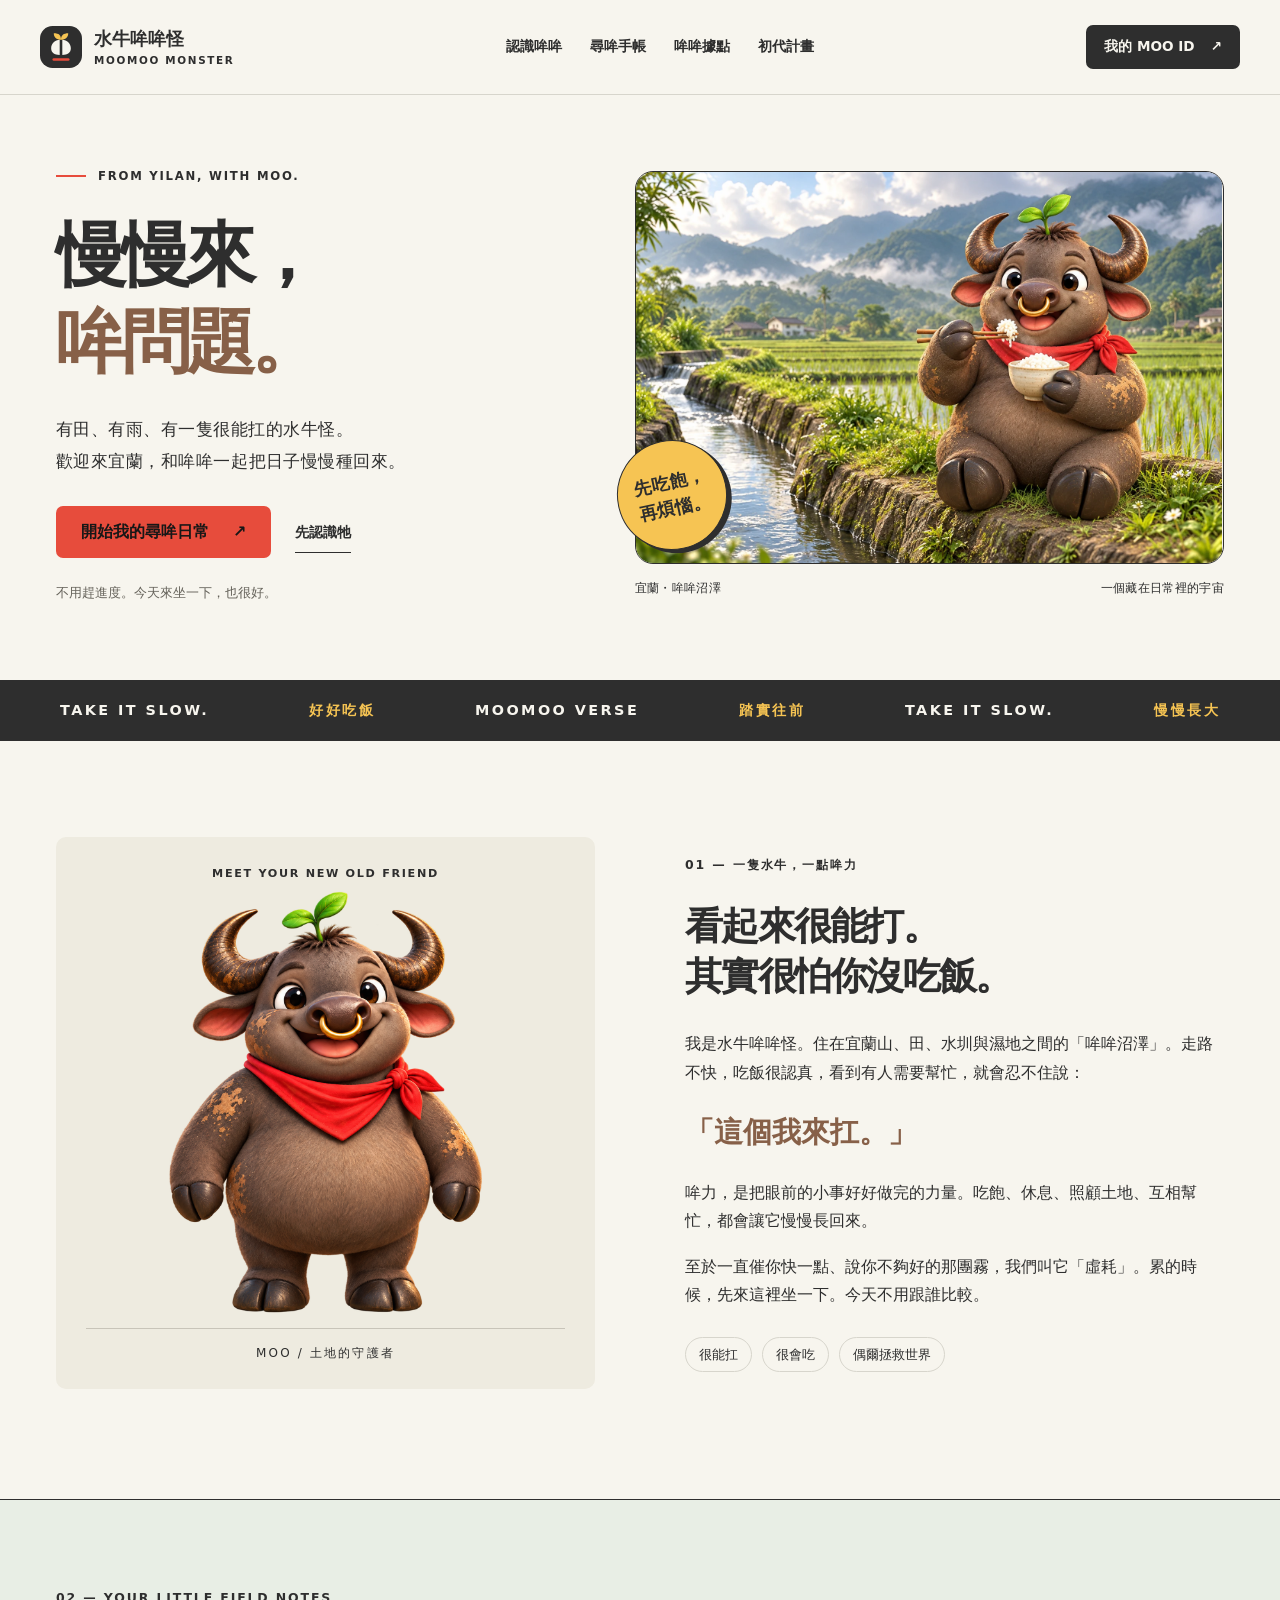
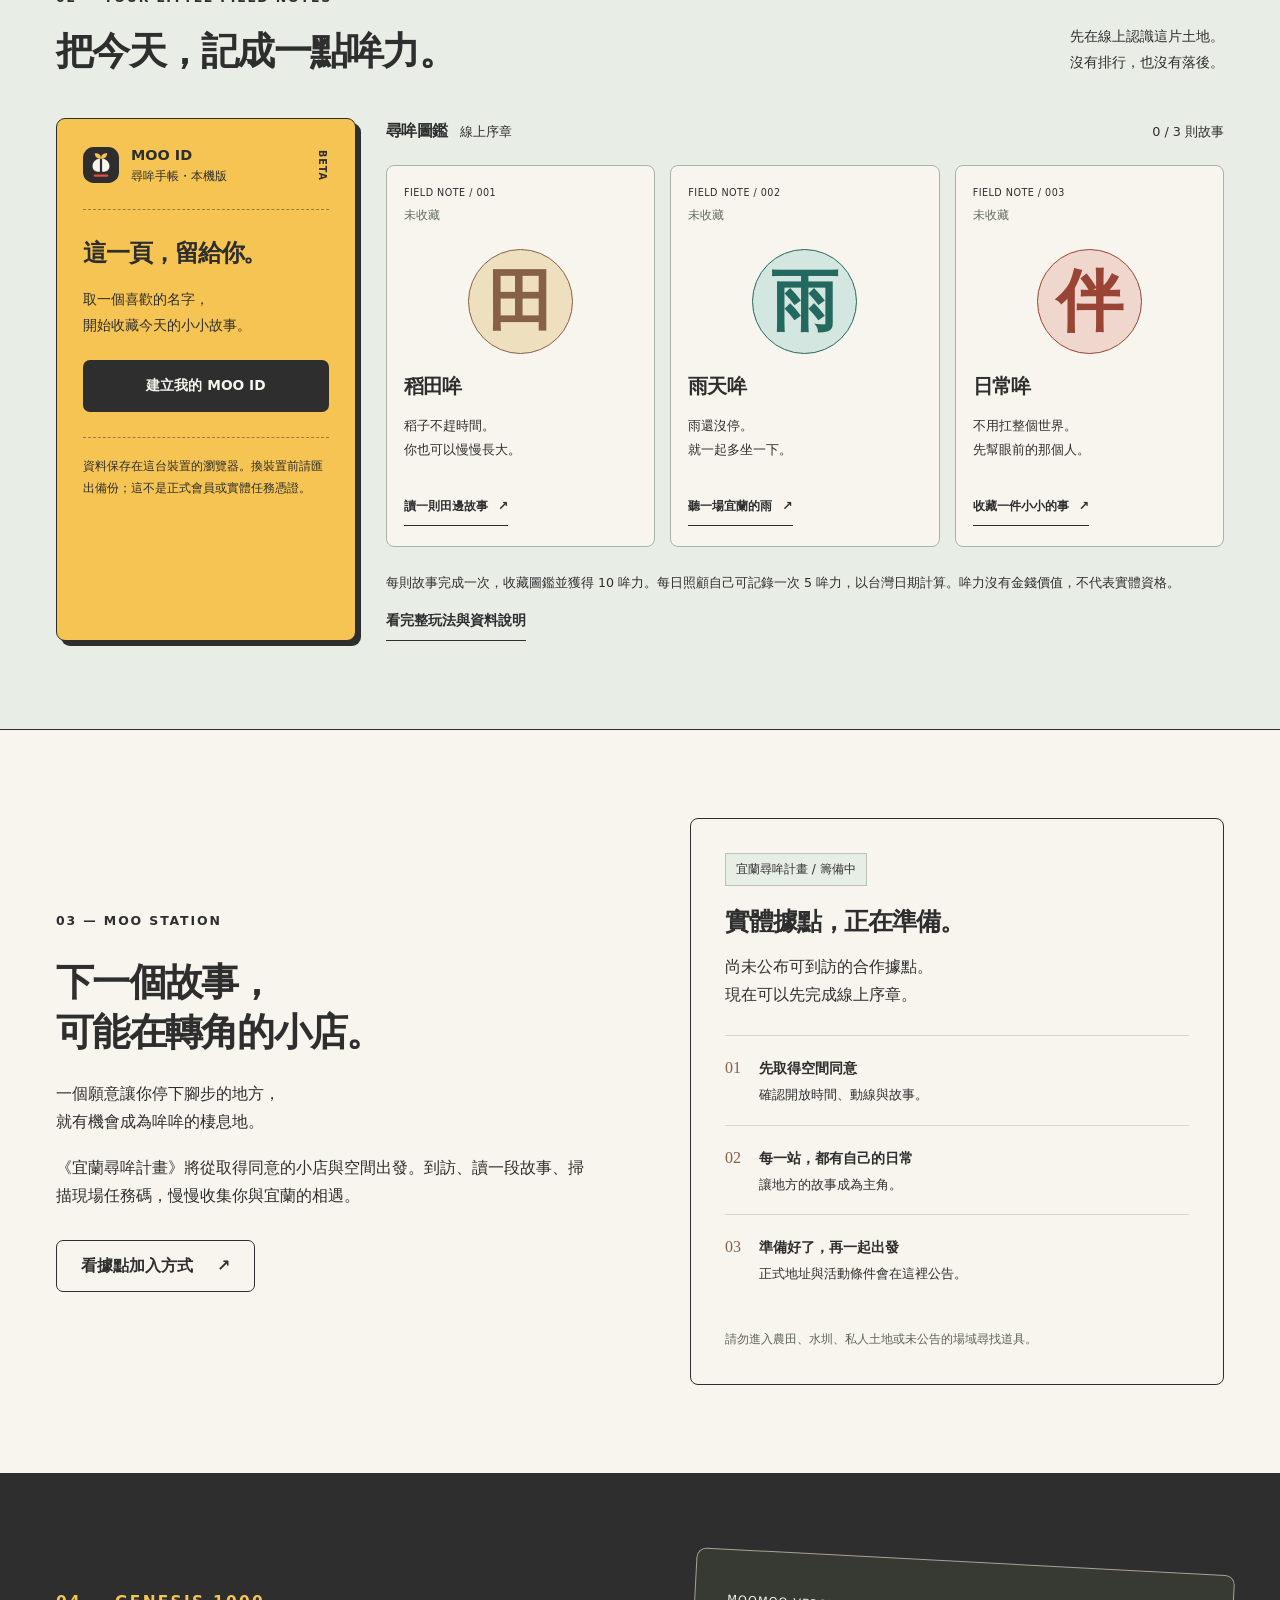
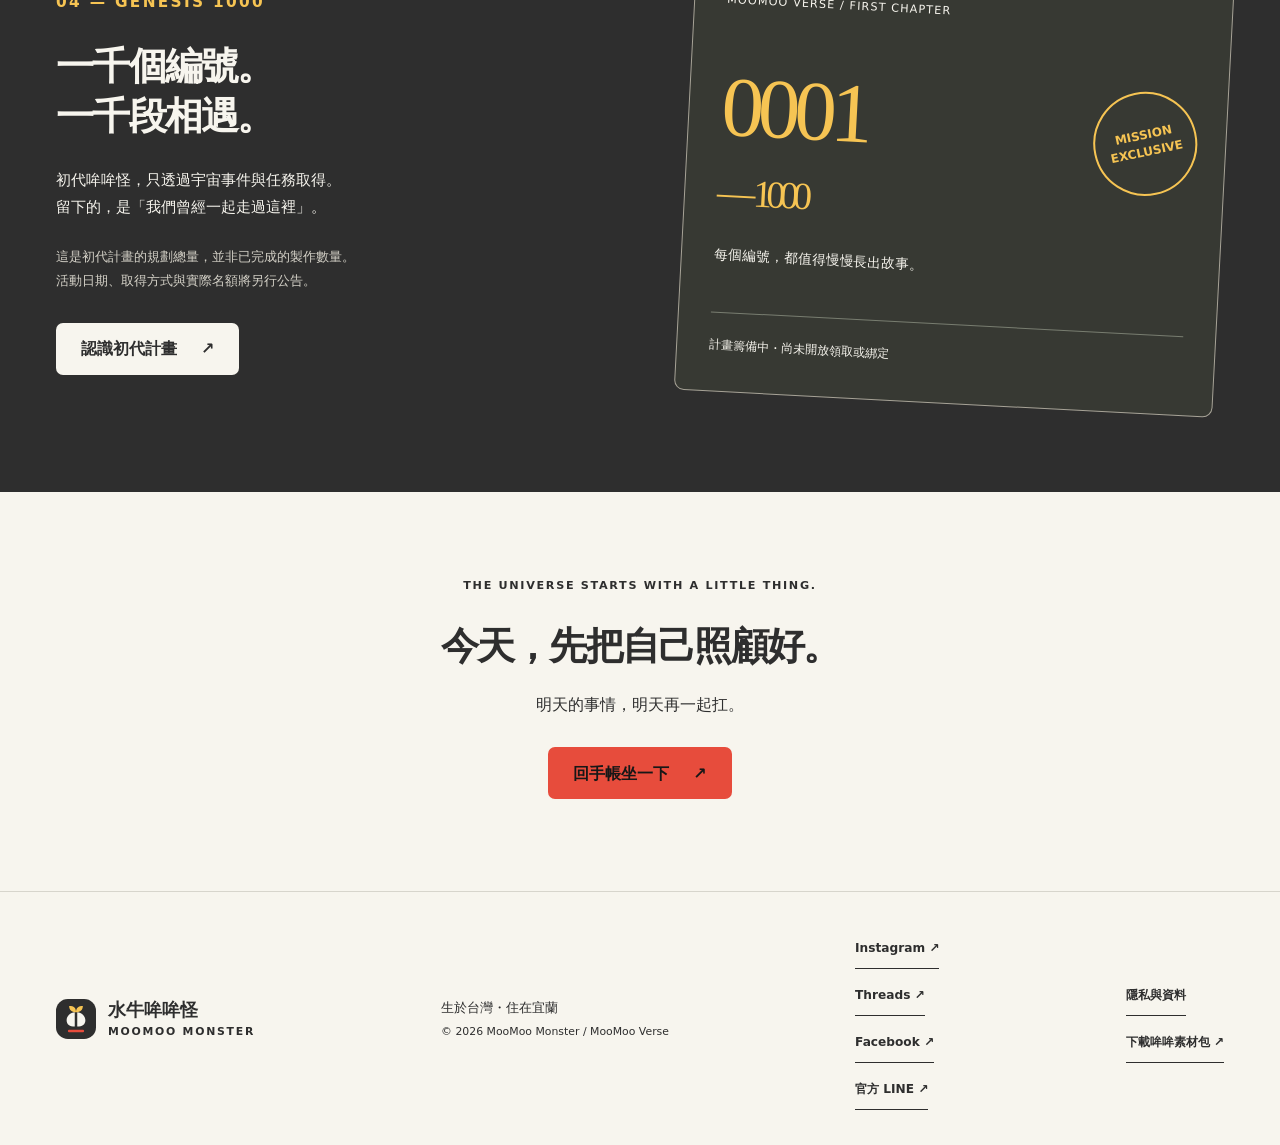
==== moomoo/index.html @ 50df99b0 "Publish MooMoo Verse official site and playable field journal" ====
<!doctype html>
<html lang="zh-Hant">
<head>
  <meta charset="utf-8">
  <meta name="viewport" content="width=device-width,initial-scale=1">
  <meta name="theme-color" content="#F7F5EE">
  <meta name="description" content="住在宜蘭的水牛哞哞怪。很能扛、很會吃、偶爾拯救世界。建立你的尋哞手帳，一起把日子慢慢種回來。慢慢來，哞問題。">
  <meta property="og:title" content="水牛哞哞怪｜慢慢來，哞問題。">
  <meta property="og:description" content="從宜蘭的田、雨與泥巴裡，長出一個陪你好好生活的宇宙。">
  <meta property="og:type" content="website">
  <meta property="og:locale" content="zh_TW">
  <meta property="og:image" content="https://larryveryhandsome.github.io/GPT/moomoo/assets/social-cover.png">
  <meta property="og:image:alt" content="宜蘭水牛哞哞怪，慢慢來，哞問題。">
  <meta property="og:image:width" content="1640">
  <meta property="og:image:height" content="624">
  <link rel="canonical" href="https://larryveryhandsome.github.io/GPT/moomoo/">
  <meta property="og:url" content="https://larryveryhandsome.github.io/GPT/moomoo/">
  <title>水牛哞哞怪 MooMoo Monster｜慢慢來，哞問題。</title>
  <link rel="icon" href="assets/moo-mark.svg" type="image/svg+xml">
  <link rel="manifest" href="manifest.webmanifest">
  <link rel="stylesheet" href="style.css">
  <script type="module" src="app.js"></script>
</head>
<body>
<a class="skip" href="#main">跳到主要內容</a>
<header class="header">
  <a class="brand" href="#home" aria-label="水牛哞哞怪首頁"><img src="assets/moo-mark.svg" width="42" height="42" alt=""><span>水牛哞哞怪<small>MOOMOO MONSTER</small></span></a>
  <nav aria-label="主要導覽"><a href="#about">認識哞哞</a><a href="#journal">尋哞手帳</a><a href="#station">哞哞據點</a><a href="#genesis">初代計畫</a></nav>
  <button class="button small dark" data-profile>我的 MOO ID <span aria-hidden="true">↗</span></button>
</header>
<main id="main">
<section class="hero section" id="home">
  <div class="hero-copy"><p class="eyebrow"><span class="line"></span> FROM YILAN, WITH MOO.</p><h1>慢慢來，<br><span>哞問題。</span></h1><p class="hero-intro">有田、有雨、有一隻很能扛的水牛怪。<br>歡迎來宜蘭，和哞哞一起<br class="mobile-only">把日子慢慢種回來。</p><div class="actions"><a class="button red" href="#journal">開始我的尋哞日常 <span aria-hidden="true">↗</span></a><a class="text-link" href="#about">先認識牠</a></div><p class="hero-foot">不用趕進度。今天來坐一下，也很好。</p></div>
  <figure class="hero-art"><img src="assets/yilan-hero.webp" width="1536" height="1024" fetchpriority="high" alt="戴著紅領巾與金鼻環的水牛哞哞怪，坐在宜蘭稻田水圳旁吃飯，遠方是青山與低雲。"><figcaption><span>宜蘭・哞哞沼澤</span><span>一個藏在日常裡的宇宙</span></figcaption><div class="art-note">先吃飽，<br>再煩惱。</div></figure>
</section>
<div class="brand-ribbon" aria-hidden="true"><span>TAKE IT SLOW.</span><span>好好吃飯</span><span>MOOMOO VERSE</span><span>踏實往前</span><span>TAKE IT SLOW.</span><span>慢慢長大</span></div>
<section id="about" class="section about">
  <div class="character-frame"><p class="eyebrow">MEET YOUR NEW OLD FRIEND</p><img src="assets/moomoo-master.png" width="1024" height="1024" loading="lazy" alt="水牛哞哞怪標準立繪：厚實灰黑身體、月牙水牛角、金鼻環、紅領巾與頭頂嫩芽。"><span class="character-caption">MOO / 土地的守護者</span></div>
  <div><p class="eyebrow">01 — 一隻水牛，一點哞力</p><h2>看起來很能打。<br>其實很怕你沒吃飯。</h2><p>我是水牛哞哞怪。住在宜蘭山、田、水圳與濕地之間的「哞哞沼澤」。走路不快，吃飯很認真，看到有人需要幫忙，就會忍不住說：</p><p class="quote">「這個我來扛。」</p><p>哞力，是把眼前的小事好好做完的力量。吃飽、休息、照顧土地、互相幫忙，都會讓它慢慢長回來。</p><p>至於一直催你快一點、說你不夠好的那團霧，我們叫它「虛耗」。累的時候，先來這裡坐一下。今天不用跟誰比較。</p><div class="traits"><span>很能扛</span><span>很會吃</span><span>偶爾拯救世界</span></div></div>
</section>
<section class="journal-section" id="journal"><div class="section">
  <div class="section-heading"><div><p class="eyebrow">02 — YOUR LITTLE FIELD NOTES</p><h2>把今天，記成一點哞力。</h2></div><p>先在線上認識這片土地。<br>沒有排行，也沒有落後。</p></div>
  <div class="journal-grid">
    <aside class="passport"><div class="passport-top"><img src="assets/moo-mark.svg" width="36" height="36" alt=""><span>MOO ID<br><small>尋哞手帳・本機版</small></span><span class="beta">BETA</span></div><div id="profile-empty"><h3>這一頁，留給你。</h3><p>取一個喜歡的名字，<br>開始收藏今天的小小故事。</p><button class="button dark full" data-profile>建立我的 MOO ID</button></div><div id="profile-active" hidden><p class="passport-label">這本手帳的主人</p><h3 id="resident-name"></h3><code id="resident-id"></code><div class="power"><strong id="power-value">0</strong><span>哞力<br><small>MOO POWER</small></span></div><p id="collection-summary" class="passport-label"></p><button class="button dark full" id="daily-button">今天有好好照顧自己 +5</button><p id="daily-status" class="daily-status"></p><button class="text-link" data-profile>管理與備份手帳</button></div><p class="local-note">資料保存在這台裝置的瀏覽器。換裝置前請匯出備份；這不是正式會員或實體任務憑證。</p><p class="storage-warning" id="storage-warning" role="status" hidden></p></aside>
    <div class="story-area"><div class="story-heading"><h3>尋哞圖鑑 <span>線上序章</span></h3><p><span id="story-count">0</span> / 3 則故事</p></div><div class="story-grid">
      <article class="story-card" data-story-card="rice"><div class="story-number">FIELD NOTE / 001 <span class="story-state">未收藏</span></div><div class="story-symbol rice" aria-hidden="true">田</div><h3>稻田哞</h3><p>稻子不趕時間。<br>你也可以慢慢長大。</p><button class="text-link" data-story="rice">讀一則田邊故事 <span aria-hidden="true">↗</span></button></article>
      <article class="story-card" data-story-card="rain"><div class="story-number">FIELD NOTE / 002 <span class="story-state">未收藏</span></div><div class="story-symbol rain" aria-hidden="true">雨</div><h3>雨天哞</h3><p>雨還沒停。<br>就一起多坐一下。</p><button class="text-link" data-story="rain">聽一場宜蘭的雨 <span aria-hidden="true">↗</span></button></article>
      <article class="story-card" data-story-card="help"><div class="story-number">FIELD NOTE / 003 <span class="story-state">未收藏</span></div><div class="story-symbol help" aria-hidden="true">伴</div><h3>日常哞</h3><p>不用扛整個世界。<br>先幫眼前的那個人。</p><button class="text-link" data-story="help">收藏一件小小的事 <span aria-hidden="true">↗</span></button></article>
    </div><p class="journal-hint">每則故事完成一次，收藏圖鑑並獲得 10 哞力。每日照顧自己可記錄一次 5 哞力，以台灣日期計算。哞力沒有金錢價值，不代表實體資格。</p><button class="text-link" data-open="rules-dialog">看完整玩法與資料說明</button></div>
  </div>
</div></section>
<section id="station" class="section station"><div><p class="eyebrow">03 — MOO STATION</p><h2>下一個故事，<br>可能在轉角的小店。</h2><p>一個願意讓你停下腳步的地方，<br>就有機會成為哞哞的棲息地。</p><p>《宜蘭尋哞計畫》將從取得同意的小店與空間出發。到訪、讀一段故事、掃描現場任務碼，慢慢收集你與宜蘭的相遇。</p><button class="button outline" data-open="station-dialog">看據點加入方式 <span aria-hidden="true">↗</span></button></div><div class="station-board"><span class="label-tag">宜蘭尋哞計畫 / 籌備中</span><h3>實體據點，正在準備。</h3><p>尚未公布可到訪的合作據點。<br>現在可以先完成線上序章。</p><ul><li><span>01</span><div><strong>先取得空間同意</strong><p>確認開放時間、動線與故事。</p></div></li><li><span>02</span><div><strong>每一站，都有自己的日常</strong><p>讓地方的故事成為主角。</p></div></li><li><span>03</span><div><strong>準備好了，再一起出發</strong><p>正式地址與活動條件會在這裡公告。</p></div></li></ul><p class="fine">請勿進入農田、水圳、私人土地或未公告的場域尋找道具。</p></div></section>
<section id="genesis" class="genesis"><div class="section genesis-inner"><div><p class="eyebrow">04 — GENESIS 1000</p><h2>一千個編號。<br>一千段相遇。</h2><p>初代哞哞怪，只透過宇宙事件與任務取得。<br>留下的，是「我們曾經一起走過這裡」。</p><p class="genesis-note">這是初代計畫的規劃總量，並非已完成的製作數量。<br>活動日期、取得方式與實際名額將另行公告。</p><button class="button cream" data-open="genesis-dialog">認識初代計畫 <span aria-hidden="true">↗</span></button></div><div class="genesis-card"><span>MOOMOO VERSE / FIRST CHAPTER</span><div class="genesis-number">0001<span>— 1000</span></div><p>每個編號，都值得慢慢長出故事。</p><div class="genesis-stamp">MISSION<br>EXCLUSIVE</div><small>計畫籌備中・尚未開放領取或綁定</small></div></div></section>
<section class="section closing"><p class="eyebrow">THE UNIVERSE STARTS WITH A LITTLE THING.</p><h2>今天，先把自己照顧好。</h2><p>明天的事情，明天再一起扛。</p><a class="button red" href="#journal">回手帳坐一下 <span aria-hidden="true">↗</span></a></section>
</main>
<footer class="footer"><a class="brand" href="#home"><img src="assets/moo-mark.svg" width="40" height="40" alt=""><span>水牛哞哞怪<small>MOOMOO MONSTER</small></span></a><p>生於台灣・住在宜蘭<br><small>© 2026 MooMoo Monster / MooMoo Verse</small></p><div><a class="text-link" href="https://www.instagram.com/moomoothebuffalo/" target="_blank" rel="noopener noreferrer">Instagram ↗</a><a class="text-link" href="https://www.threads.com/@moomoothebuffalo" target="_blank" rel="noopener noreferrer">Threads ↗</a><a class="text-link" href="https://www.facebook.com/profile.php?id=61594688152832" target="_blank" rel="noopener noreferrer">Facebook ↗</a><a class="text-link" href="https://lin.ee/QrSeJWe" target="_blank" rel="noopener noreferrer">官方 LINE ↗</a></div><div><button class="text-link" data-open="privacy-dialog">隱私與資料</button><a class="text-link" href="downloads/moomoo-starter-kit.zip" download>下載哞哞素材包 ↗</a></div></footer>
<div class="toast" id="toast" role="status" aria-live="polite" hidden></div>
<dialog id="profile-dialog" aria-labelledby="profile-title"><div class="dialog-head"><p class="eyebrow">MY MOO ID</p><button class="icon-button" data-close aria-label="關閉">×</button></div><h2 id="profile-title">一個名字，一本手帳。</h2><form id="profile-form"><label for="nickname">你想讓哞哞怎麼稱呼你？</label><input id="nickname" name="nickname" maxlength="32" required autocomplete="nickname" placeholder="例如：田邊的阿米"><p class="fine">1–16 個字，不需要真實姓名。</p><p class="form-error" id="profile-error" role="alert"></p><button class="button dark full" type="submit" id="profile-submit">建立手帳</button></form><div id="backup-controls"><hr><h3>把故事帶著走</h3><p>備份檔內含暱稱、識別碼與完成紀錄。請留給自己保管。</p><div class="actions"><button class="button outline" id="export-button">匯出備份</button><label class="button outline" for="import-file">匯入備份</label><input class="visually-hidden" id="import-file" type="file" accept=".json,application/json"></div><p id="backup-status" role="status"></p><button class="text-link danger" id="reset-button">清除這台裝置的手帳</button></div><p class="fine">本機體驗版不提供跨裝置自動同步。你可以透過匯出與匯入，在不同裝置延續手帳。</p></dialog>
<dialog id="story-dialog" aria-labelledby="story-title"><div class="dialog-head"><p class="eyebrow" id="story-kicker"></p><button class="icon-button" data-close aria-label="關閉">×</button></div><h2 id="story-title"></h2><div id="story-body"></div><form id="story-form"><fieldset><legend id="story-question"></legend><div id="story-options"></div></fieldset><p id="story-feedback" role="status"></p><button class="button dark full" id="story-submit" type="submit">收藏這段故事 +10</button></form></dialog>
<dialog id="confirm-dialog" aria-labelledby="confirm-title"><div class="dialog-head"><p class="eyebrow">確認手帳變更</p><button class="icon-button" data-close aria-label="關閉">×</button></div><h2 id="confirm-title"></h2><p id="confirm-copy"></p><div class="actions"><button class="button outline" data-close>保留原狀</button><button class="button red" id="confirm-action">確定</button></div></dialog>
<dialog id="rules-dialog" aria-labelledby="rules-title"><div class="dialog-head"><p class="eyebrow">HOW TO MOO</p><button class="icon-button" data-close aria-label="關閉">×</button></div><h2 id="rules-title">慢慢收集，沒有期限。</h2><ol><li>建立本機 MOO ID，取 1–16 字暱稱，不收集電話或電子郵件。</li><li>讀完稻田、雨天、日常三則故事，選出故事中的行動。每則首次完成 +10 哞力，重讀不重複累積。</li><li>照顧自己後記錄一次 +5 哞力。每天以台灣時間午夜更新；沒有連續天數壓力，也不會扣分。</li><li>本機紀錄可備份與匯入。它不是真實身分驗證或實體活動核銷依據。</li><li>實體據點與 Genesis 計畫尚在籌備。正式 QR 驗證、會員及編號綁定未開放，線上哞力不自動換得任何實體物品。</li></ol></dialog>
<dialog id="station-dialog" aria-labelledby="station-title"><div class="dialog-head"><p class="eyebrow">A LITTLE PLACE FOR MOO</p><button class="icon-button" data-close aria-label="關閉">×</button></div><h2 id="station-title">讓哞哞，在你這裡坐一下。</h2><p>我們想和願意說地方故事、提供安全停留空間的宜蘭店家與場域，一起準備下一章。</p><ul><li>一段與土地、飲食或日常有關的真實故事。</li><li>經場地方同意，清楚公告的開放時間與安全動線。</li><li>指定聯絡窗口，確認道具固定、雨天方案及維護方式。</li></ul><p>先下載準備清單，再到官方 LINE 留言，讓我們認識你的空間。據點將在雙方完成確認後公告。</p><div class="actions"><a class="button dark" href="https://lin.ee/QrSeJWe" target="_blank" rel="noopener noreferrer">到官方 LINE 聊聊 ↗</a><a class="text-link" href="downloads/station-brief.txt" download>下載準備清單</a></div></dialog>
<dialog id="genesis-dialog" aria-labelledby="genesis-title"><div class="dialog-head"><p class="eyebrow">MISSION EXCLUSIVE</p><button class="icon-button" data-close aria-label="關閉">×</button></div><h2 id="genesis-title">初代，是故事的起點。</h2><p>Genesis 1000 的規劃編號為 0001–1000。每個實體編號只對應一份發行紀錄，由正式活動提供取得方式。</p><p>製作、活動與據點完成確認後，才會公布實際開放名額。現在不接受領取、預留或編號綁定，也不顯示未核實的已甦醒數量。</p><p>未來完成任務、通過現場核驗，再由官方完成發行與綁定。哞力不是兌換承諾，編號不代表投資價值。</p></dialog>
<dialog id="privacy-dialog" aria-labelledby="privacy-title"><div class="dialog-head"><p class="eyebrow">YOUR NOTES, YOUR DEVICE</p><button class="icon-button" data-close aria-label="關閉">×</button></div><h2 id="privacy-title">你的故事，留在你手上。</h2><p>此版本把暱稱、隨機 MOO ID、每日紀錄與圖鑑紀錄保存在瀏覽器本機儲存空間。本網站不把這些內容傳送到會員伺服器，也未加入廣告追蹤或分析工具。</p><p>網站託管服務可能保留基本存取紀錄。清除網站資料或使用私密瀏覽可能使手帳消失。請在「我的 MOO ID」匯出備份，並避免公開分享含有識別碼的檔案。</p><p>你可以自行匯入、修改暱稱、匯出或清除資料。這個版本不收集付款資訊、電話、地址或即時定位。更新日期：2026-09-19。</p></dialog>
<noscript><div class="noscript">品牌介紹可以直接閱讀；線上故事與尋哞手帳需要開啟 JavaScript 才能使用。</div></noscript>
</body></html>
---- moomoo/style.css ----
:root{--paper:#f7f5ee;--ink:#2e2e2e;--mud:#876048;--gold:#f6c453;--red:#e74c3c;--green:#3baa9b;--deep:#23685f;--line:#d7d5cc;--sans:"Noto Sans TC","Microsoft JhengHei",system-ui,sans-serif}*{box-sizing:border-box}html{scroll-behavior:smooth;scroll-padding-top:100px}body{margin:0;background:var(--paper);color:var(--ink);font-family:var(--sans);font-size:16px;line-height:1.8}button,input{font:inherit}button,a,label.button{-webkit-tap-highlight-color:transparent}a{color:inherit;text-decoration:none}button{cursor:pointer}button:disabled{cursor:default;opacity:.65}button:focus-visible,a:focus-visible,input:focus-visible,label.button:focus-visible{outline:3px solid var(--deep);outline-offset:5px}img{max-width:100%;height:auto;display:block}h1,h2,h3,p{margin:0}h1,h2,h3{line-height:1.3;letter-spacing:-.045em}h2{font-size:clamp(1.8rem,3vw,2.8rem);font-weight:900}h3{font-size:1.3rem}p+p{margin-top:18px}.section{max-width:1360px;padding:88px 56px;margin:auto}.eyebrow{font-size:.78rem;letter-spacing:.15em;font-weight:750;line-height:1.6;margin-bottom:26px}.header{display:flex;align-items:center;justify-content:space-between;gap:24px;max-width:1480px;margin:auto;padding:25px 40px;border-bottom:1px solid var(--line)}.brand{display:flex;align-items:center;gap:12px;font-weight:900;font-size:1.12rem;line-height:1.3;white-space:nowrap}.brand small{display:block;font-size:.65rem;letter-spacing:.16em;margin-top:4px}.header nav{display:flex;gap:28px;font-size:.9rem;font-weight:600}.header nav a:hover{color:var(--mud)}.button{display:inline-flex;align-items:center;justify-content:center;gap:24px;min-height:52px;border:1px solid transparent;border-radius:7px;padding:13px 24px;font-weight:700;font-size:1rem;line-height:1.45;transition:transform .18s,box-shadow .18s}.button:hover{transform:translateY(-2px);box-shadow:0 5px 0 #2e2e2e15}.button.small{min-height:44px;font-size:.85rem;padding:10px 17px;gap:16px}.button.red{background:var(--red);color:#171717}.button.dark{background:var(--ink);color:var(--paper)}.button.outline{border-color:var(--ink);background:transparent;color:var(--ink)}.button.cream{background:var(--paper);color:var(--ink)}.full{width:100%}.text-link{display:inline-flex;align-items:center;justify-content:center;gap:10px;border:0;border-bottom:1px solid currentColor;background:transparent;padding:8px 0 5px;font-size:.9rem;font-weight:700;border-radius:0;min-height:42px;color:inherit}.actions{display:flex;align-items:center;gap:24px;flex-wrap:wrap}.hero{display:grid;grid-template-columns:.94fr 1.06fr;gap:56px;align-items:center;padding-top:72px;padding-bottom:76px}.hero .eyebrow{display:flex;align-items:center;gap:12px;font-size:.73rem}.line{height:2px;width:30px;background:var(--red)}h1{font-size:clamp(3.2rem,5.5vw,5.4rem);letter-spacing:-.07em;font-weight:950;line-height:1.24;margin:0 0 28px}h1 span{color:var(--mud)}.hero-intro{font-size:1.04rem;line-height:1.9;letter-spacing:.03em;margin-bottom:28px}.hero-foot{font-size:.8rem;color:#66635b;margin-top:23px}.hero-art{margin:0;position:relative;align-self:stretch;display:flex;flex-direction:column;justify-content:center}.hero-art>img{width:100%;aspect-ratio:1/1;object-fit:cover;border:1px solid var(--ink);border-radius:44% 44% 4px 4px;object-position:center}.hero-art figcaption{display:flex;justify-content:space-between;font-size:.72rem;margin-top:14px;gap:16px;letter-spacing:.03em}.art-note{position:absolute;left:-18px;bottom:62px;background:var(--gold);border:1px solid var(--ink);border-radius:50%;width:110px;height:110px;display:flex;align-items:center;justify-content:center;font-weight:900;font-size:1.1rem;line-height:1.5;transform:rotate(-12deg);box-shadow:4px 4px 0 #2e2e2e}.brand-ribbon{background:var(--ink);color:var(--paper);display:flex;justify-content:space-around;align-items:center;gap:40px;overflow:hidden;padding:18px 30px;white-space:nowrap;font-weight:800;letter-spacing:.17em;font-size:.9rem}.brand-ribbon span:nth-child(even){color:var(--gold)}.about{display:grid;grid-template-columns:1fr 1fr;gap:90px;align-items:center;padding-top:96px;padding-bottom:110px}.about p:not(.eyebrow):not(.quote){font-size:.98rem}.about h2{margin-bottom:30px}.character-frame{background:#eeebe0;border-radius:10px;min-height:540px;position:relative;padding:28px 30px 24px;display:flex;align-items:center;flex-direction:column;justify-content:space-between}.character-frame>.eyebrow{margin-bottom:5px;font-size:.7rem}.character-frame img{height:440px;object-fit:contain}.character-caption{font-size:.75rem;letter-spacing:.18em;border-top:1px solid #c8c4b9;padding-top:14px;width:100%;text-align:center}.quote{font-size:1.8rem;font-weight:900;color:var(--mud);margin:20px 0!important}.traits{display:flex;gap:10px;flex-wrap:wrap;margin-top:27px}.traits span{font-size:.8rem;padding:5px 13px;border:1px solid var(--line);border-radius:30px}.journal-section{background:#e8eee5;border-top:1px solid var(--ink);border-bottom:1px solid var(--ink)}.section-heading{display:flex;justify-content:space-between;align-items:flex-end;gap:30px;margin-bottom:42px}.section-heading .eyebrow{margin-bottom:18px}.section-heading>p{font-size:.9rem;flex-shrink:0}.journal-grid{display:grid;grid-template-columns:300px 1fr;gap:30px}.passport{background:var(--gold);border:1px solid var(--ink);border-radius:9px;padding:26px;box-shadow:5px 5px 0 #2e2e2e}.passport-top{display:flex;align-items:center;gap:12px;border-bottom:1px dashed #2e2e2e77;padding-bottom:24px;font-size:.9rem;font-weight:900;line-height:1.4;margin-bottom:28px}.passport-top small{font-size:.75rem;font-weight:500}.beta{font-size:.6rem;letter-spacing:.1em;writing-mode:vertical-rl;margin-left:auto}.passport h3{font-size:1.5rem;margin-bottom:18px;word-break:break-word}.passport p{font-size:.88rem}.passport .button{font-size:.86rem;padding:13px 8px;margin-top:22px}.passport .local-note{font-size:.75rem;line-height:1.8;border-top:1px dashed #2e2e2e77;margin-top:25px;padding-top:18px}.passport-label{font-size:.78rem!important;margin-bottom:9px}.passport code{font-size:.75rem;overflow-wrap:anywhere}.power{display:flex;align-items:center;gap:18px;margin:18px 0 8px}.power strong{font-size:4rem;line-height:1.1;letter-spacing:-.07em;font-weight:900}.power span{line-height:1.4;font-size:.9rem}.power small{font-size:.58rem}.daily-status{font-size:.76rem!important;min-height:1.8em;margin-top:9px}.story-heading{display:flex;justify-content:space-between;align-items:center;gap:12px;margin:2px 0 22px}.story-heading h3{font-size:1rem}.story-heading h3 span{font-size:.8rem;font-weight:400;margin-left:8px;letter-spacing:0}.story-heading>p{font-size:.8rem;white-space:nowrap}.story-grid{display:grid;grid-template-columns:repeat(3,1fr);gap:15px}.story-card{background:var(--paper);border:1px solid #a9b3a7;border-radius:8px;padding:20px 17px;display:flex;flex-direction:column;align-items:flex-start}.story-card.completed{border:2px solid var(--deep);padding:19px 16px}.story-number{display:flex;flex-direction:column;gap:8px;font-size:.6rem;letter-spacing:.05em;line-height:1.4;width:100%}.story-state{font-size:.72rem;letter-spacing:0;color:#676d63}.completed .story-state{color:var(--deep);font-weight:700}.story-symbol{margin:26px 0 20px;font-size:4.2rem;font-family:Georgia,"Noto Serif TC","PMingLiU",serif;line-height:1;border:1px solid currentColor;border-radius:50%;width:105px;height:105px;display:grid;place-items:center;font-weight:700;align-self:center}.rice{color:var(--mud);background:#eee0bf}.rain{color:#246960;background:#d3e6df}.help{color:#994434;background:#efd7cd}.story-card h3{font-size:1.22rem;margin-bottom:14px}.story-card p{font-size:.83rem;line-height:1.8;margin-bottom:22px}.story-card .text-link{font-size:.78rem;margin-top:auto;text-align:left;justify-content:flex-start;line-height:1.7}.journal-hint{font-size:.79rem;line-height:1.9;margin:24px 0 4px}.station{display:grid;grid-template-columns:1fr 1fr;gap:100px;align-items:center}.station h2{margin-bottom:24px}.station>div>p:not(.eyebrow){font-size:.97rem}.station .button{margin-top:29px}.station-board{border:1px solid var(--ink);border-radius:8px;padding:34px}.label-tag{background:#e7eee5;border:1px solid #b7c4b4;font-size:.75rem;padding:5px 10px;display:inline-block;margin-bottom:20px}.station-board h3{font-size:1.55rem;margin-bottom:16px}.station-board>p{font-size:.9rem}.station-board ul{list-style:none;padding:0;margin:25px 0}.station-board li{display:flex;gap:18px;padding:18px 0;border-top:1px solid var(--line)}.station-board li>span{color:var(--mud);font-family:Georgia,serif}.station-board li p{font-size:.82rem}.station-board li strong{font-size:.9rem}.station-board .fine{font-size:.75rem!important}.genesis{background:var(--ink);color:var(--paper)}.genesis-inner{display:grid;grid-template-columns:1fr 1fr;align-items:center;gap:90px}.genesis .eyebrow{color:var(--gold)}.genesis h2{margin-bottom:26px}.genesis p{font-size:.96rem}.genesis .genesis-note{font-size:.8rem;color:#d4d1c7;line-height:1.9;margin-top:23px}.genesis .button{margin-top:29px}.genesis-card{position:relative;border:1px solid #a7a397;border-radius:10px;padding:34px 32px;transform:rotate(3deg);background:#373933}.genesis-card>span{font-size:.7rem;letter-spacing:.1em}.genesis-number{font-size:5.3rem;line-height:1.15;letter-spacing:-.07em;font-family:Georgia,serif;color:var(--gold);margin:45px 0 28px}.genesis-number span{display:block;font-size:2.4rem;margin-top:15px}.genesis-card p{font-size:.85rem}.genesis-card small{display:block;font-size:.75rem;margin-top:45px;border-top:1px solid #787d70;padding-top:22px}.genesis-stamp{position:absolute;right:28px;top:120px;width:104px;height:104px;border:2px solid var(--gold);border-radius:50%;display:grid;align-content:center;text-align:center;color:var(--gold);font-size:.77rem;font-weight:700;line-height:1.4;transform:rotate(-15deg)}.closing{text-align:center;padding-top:85px;padding-bottom:92px}.closing .eyebrow{font-size:.7rem}.closing p:not(.eyebrow){margin-top:20px}.closing .button{margin-top:28px}.footer{border-top:1px solid var(--line);display:flex;justify-content:space-between;align-items:center;gap:24px;padding:35px 56px;max-width:1440px;margin:auto}.footer>p{font-size:.8rem}.footer small{font-size:.68rem}.footer>div{display:flex;flex-direction:column;align-items:flex-start;gap:5px}.footer .text-link{font-size:.76rem}.mobile-only{display:none}dialog{border:1px solid var(--ink);border-radius:12px;background:var(--paper);color:var(--ink);max-width:560px;width:calc(100% - 32px);padding:28px 32px 32px;max-height:88dvh;overflow:auto;box-shadow:8px 8px 0 #2e2e2e30}dialog::backdrop{background:#1b2924b3;backdrop-filter:blur(4px)}.dialog-head{display:flex;justify-content:space-between;align-items:center;gap:20px;margin-bottom:17px}.dialog-head .eyebrow{margin:0;font-size:.7rem}dialog h2{font-size:1.7rem;margin-bottom:22px}dialog h3{font-size:1.1rem;margin-bottom:14px}dialog p,dialog li{font-size:.9rem}dialog ul,dialog ol{padding-left:23px}dialog li+li{margin-top:16px}dialog .actions{gap:12px;margin-top:20px}dialog .button{font-size:.9rem}dialog .button:not(.actions .button){margin-top:20px}.icon-button{border:1px solid var(--line);background:transparent;color:inherit;min-width:44px;height:44px;border-radius:50%;font-size:1.5rem;line-height:1}input[type=text],input:not([type]){border:1px solid #92968b;background:#fffef9;border-radius:5px;padding:13px 14px;width:100%;margin:10px 0;color:var(--ink)}label{font-size:.9rem}fieldset{border:0;padding:0;margin:22px 0 0}legend{font-size:.95rem;font-weight:750;margin-bottom:12px}#story-options label{display:flex;align-items:flex-start;gap:12px;padding:14px;border:1px solid var(--line);border-radius:6px;margin-bottom:10px;cursor:pointer;background:#fffdf6}input[type=radio]{width:18px;height:18px;margin:4px 0 0;accent-color:var(--deep);flex-shrink:0}.fine{font-size:.78rem!important;color:#5f635b}.form-error,.danger{color:#8b2c22}.form-error{min-height:1em;font-size:.83rem;margin-top:8px!important}.storage-warning{padding:12px;background:#fff4dc;border:1px solid var(--mud);border-radius:4px;margin-top:16px;font-size:.8rem}hr{border:0;border-top:1px solid var(--line);margin:26px 0}#backup-status{font-size:.8rem;margin:16px 0 8px}.toast{position:fixed;bottom:24px;left:50%;transform:translateX(-50%);background:var(--ink);color:var(--paper);border:1px solid #aaa;padding:14px 24px;border-radius:8px;font-size:.9rem;max-width:calc(100% - 32px);width:max-content;z-index:20;box-shadow:0 6px 24px #0003}.skip{position:fixed;left:16px;top:-100px;z-index:100;background:var(--gold);padding:12px 20px}.skip:focus{top:10px}.visually-hidden{position:absolute!important;width:1px!important;height:1px!important;padding:0!important;margin:-1px!important;overflow:hidden!important;clip:rect(0,0,0,0)!important;white-space:nowrap!important;border:0!important}.noscript{background:var(--gold);padding:20px;text-align:center}[hidden]{display:none!important}@media(min-width:1500px){.hero-art>img{aspect-ratio:1.08/1}}@media(max-width:1100px){.header{padding:22px 28px;gap:20px}.header nav{gap:18px;font-size:.82rem}.section{padding:70px 32px}.hero{gap:32px}.hero h1{font-size:4.3rem}.about{gap:45px}.character-frame{min-height:480px;padding:22px}.character-frame img{height:390px}.journal-grid{grid-template-columns:265px 1fr;gap:20px}.passport{padding:21px}.story-grid{gap:10px}.story-card{padding:17px 12px}.story-card.completed{padding:16px 11px}.story-symbol{width:85px;height:85px;font-size:3.5rem}.story-card .text-link{font-size:.75rem}.station{gap:50px}.genesis-inner{gap:45px}.genesis-number{font-size:4.5rem}.genesis-stamp{width:85px;height:85px;right:22px;top:125px}.footer{padding:30px 32px}}@media(max-width:850px){.header{flex-wrap:wrap;padding:20px 24px;gap:20px}.header nav{order:3;width:100%;justify-content:space-between;border-top:1px solid var(--line);padding-top:15px;font-size:.88rem}.header .brand{font-size:1.05rem}.hero{grid-template-columns:1fr 1fr;gap:24px;padding-top:50px}.hero h1{font-size:3.6rem}.hero-intro{font-size:.92rem}.hero .actions{gap:10px;align-items:flex-start;flex-direction:column}.hero .button{font-size:.88rem;gap:12px}.hero-art>img{aspect-ratio:.85/1;border-radius:44% 44% 4px 4px}.hero-art figcaption{font-size:.68rem;flex-direction:column;gap:2px}.art-note{width:86px;height:86px;font-size:.9rem;left:-8px;bottom:88px}.hero-foot{font-size:.75rem}.about{gap:30px}.character-frame{min-height:410px}.character-frame img{height:310px}.section-heading{align-items:flex-start;flex-direction:column;gap:20px}.journal-grid{grid-template-columns:1fr}.passport{display:block}.passport-top{margin-bottom:20px}.passport .local-note{max-width:100%}.passport #profile-empty{display:grid;grid-template-columns:1fr 1fr;gap:12px;align-items:center}.passport #profile-empty h3{margin:0}.passport #profile-empty>p{margin:0}.passport #profile-empty .button{grid-column:1/-1;margin-top:8px}.passport .power{margin:12px 0}.passport .power strong{font-size:3rem}.story-grid{gap:18px}.story-card{padding:22px}.story-card.completed{padding:21px}.story-symbol{width:100px;height:100px}.story-area{margin-top:14px}.story-card .text-link{font-size:.82rem}.station{gap:35px}.station-board{padding:24px}.genesis-inner{gap:32px}.genesis-card{padding:25px}.genesis-number{font-size:4rem}.genesis-stamp{top:148px;right:15px;width:72px;height:72px;font-size:.64rem}.footer{flex-wrap:wrap}.footer>div{flex-direction:row;gap:22px}}@media(max-width:600px){html{scroll-padding-top:20px}.section{padding:54px 22px}.header{padding:17px 20px 13px;gap:17px}.header .brand{gap:9px;font-size:.98rem}.header .brand img{width:36px;height:36px}.header .brand small{font-size:.56rem}.header .button.small{font-size:.76rem;gap:8px;padding:10px 12px}.header nav{font-size:.8rem;padding-top:11px}.hero{grid-template-columns:1fr;padding-top:36px;gap:29px}.hero .eyebrow{font-size:.65rem;margin-bottom:18px}.hero h1{font-size:3.8rem;line-height:1.2;margin-bottom:22px}.hero-intro{font-size:.98rem;margin-bottom:23px}.hero .actions{flex-direction:row;gap:20px;align-items:center}.hero .button{font-size:.88rem;padding:13px 16px}.hero-foot{margin-top:18px}.hero-art{padding-left:16px}.hero-art>img{aspect-ratio:1.18/1;border-radius:42% 42% 4px 4px}.hero-art figcaption{flex-direction:row;font-size:.69rem;margin-top:12px}.art-note{bottom:46px;left:0;width:91px;height:91px}.brand-ribbon{padding:15px 18px;justify-content:flex-start;gap:32px;font-size:.75rem}.about{grid-template-columns:1fr;gap:34px}.character-frame{min-height:390px;order:2;padding:20px}.character-frame img{height:310px}.character-frame>.eyebrow{font-size:.67rem}.about h2{margin-bottom:23px}.about p:not(.eyebrow):not(.quote){font-size:.95rem}.eyebrow{font-size:.7rem;margin-bottom:20px}.section-heading{margin-bottom:28px}.section-heading h2{font-size:1.85rem}.section-heading>p{font-size:.86rem}.passport{padding:24px;box-shadow:4px 4px 0 #2e2e2e}.passport #profile-empty{display:block}.passport #profile-empty h3{margin-bottom:14px}.passport #profile-empty .button{margin-top:22px}.passport-top{padding-bottom:20px}.passport h3{font-size:1.4rem}.story-grid{grid-template-columns:1fr;gap:15px}.story-card{display:grid;grid-template-columns:92px 1fr;column-gap:22px;padding:20px;align-items:start}.story-card.completed{padding:19px}.story-number{grid-column:1/-1;flex-direction:row;justify-content:space-between;margin-bottom:20px;font-size:.65rem}.story-symbol{grid-column:1;grid-row:2/5;margin:3px 0 0;width:90px;height:90px;font-size:3.6rem}.story-card h3{grid-column:2;margin-bottom:9px}.story-card p{grid-column:2;font-size:.86rem;margin-bottom:10px}.story-card .text-link{grid-column:2;font-size:.8rem}.journal-hint{font-size:.77rem}.station{grid-template-columns:1fr;gap:33px}.station-board{padding:26px}.station h2{font-size:2rem}.station .button{margin-top:25px}.genesis-inner{grid-template-columns:1fr;gap:42px;padding-bottom:68px}.genesis h2{font-size:2.3rem}.genesis-card{max-width:390px;width:calc(100% - 16px);margin:auto;padding:30px;transform:rotate(2deg)}.genesis-number{font-size:4.9rem;margin:30px 0 24px}.genesis-number span{font-size:2.4rem}.genesis-stamp{top:100px;right:23px;width:91px;height:91px;font-size:.75rem}.genesis-card small{margin-top:30px}.closing{padding:61px 22px}.closing h2{font-size:1.8rem}.closing .eyebrow{font-size:.6rem;letter-spacing:.1em}.closing p:not(.eyebrow){font-size:.92rem}.footer{padding:30px 22px;align-items:flex-start;gap:25px}.footer .brand{width:100%}.footer>div{flex-direction:column;gap:7px}.footer>p{font-size:.75rem}.footer .text-link{font-size:.74rem}dialog{padding:22px 23px 25px}dialog h2{font-size:1.5rem}.toast{bottom:15px;padding:13px 18px;font-size:.84rem}.mobile-only{display:initial}}@media(prefers-reduced-motion:reduce){html{scroll-behavior:auto}*,*:before,*:after{transition:none!important;animation:none!important}}@media print{.header nav,.button,dialog,.toast,.journal-section{display:none!important}.section{padding:25px}.hero-art>img{max-height:300px}.hero{grid-template-columns:1fr 1fr}.footer{font-size:10px}}
/* Preserve the complete official character and allow enlarged text to reflow. */
.hero-art>img{aspect-ratio:3/2!important;border-radius:18px!important;object-fit:contain;object-position:center}
.hero-art .art-note{bottom:54px}
#backup-controls .actions:has(#import-file:focus-visible) label[for="import-file"]{outline:3px solid var(--deep);outline-offset:5px}
.genesis-inner{grid-template-columns:minmax(0,1fr) minmax(0,1fr)}
.genesis-inner>div,.genesis-card{min-width:0}
.genesis-number{font-size:clamp(3rem,8vw,5.3rem)}
.genesis-stamp{font-size:12px}
@media(max-width:600px){.genesis-inner{grid-template-columns:minmax(0,1fr)}.genesis-number{font-size:clamp(3rem,18vw,4.9rem)}.hero-art{padding-left:0}.hero-art .art-note{width:82px;height:82px;bottom:32px;left:-7px;font-size:.83rem}.hero-art figcaption{flex-wrap:wrap}.story-card p{font-size:.9rem}}
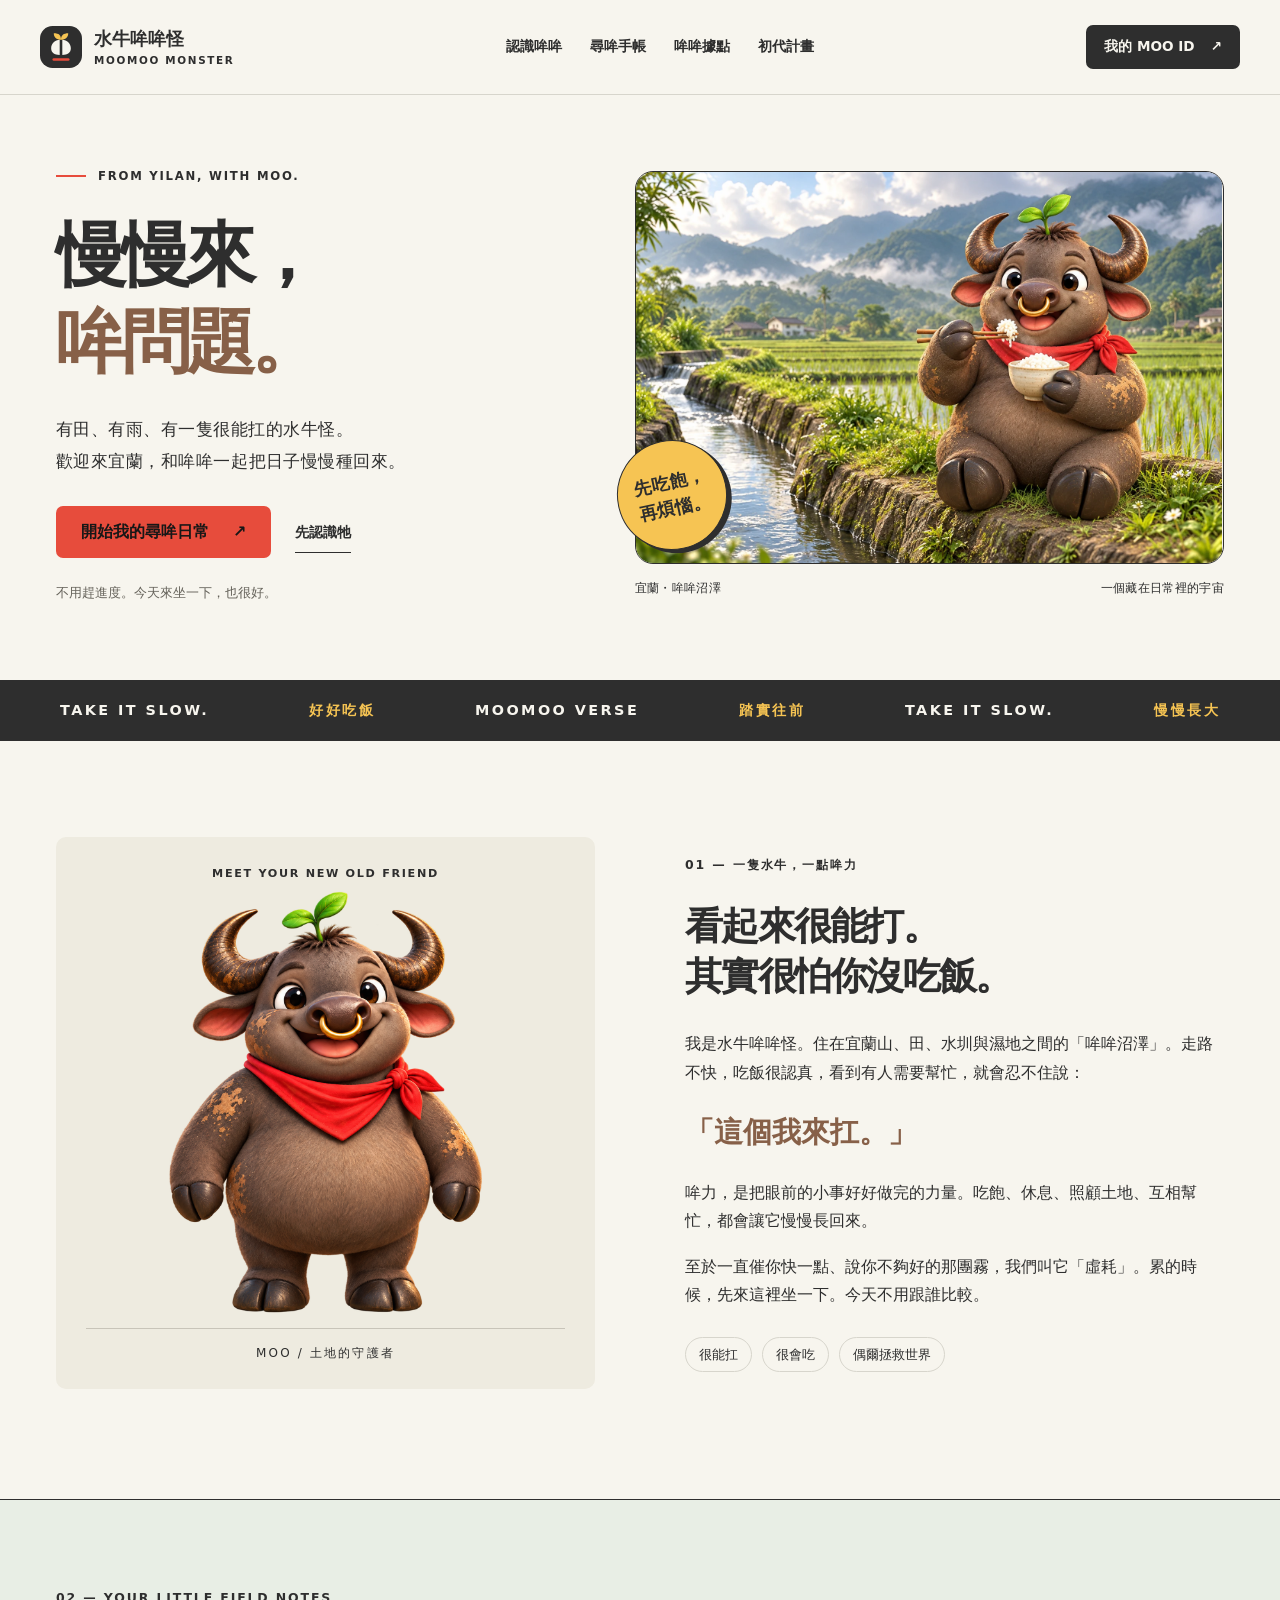
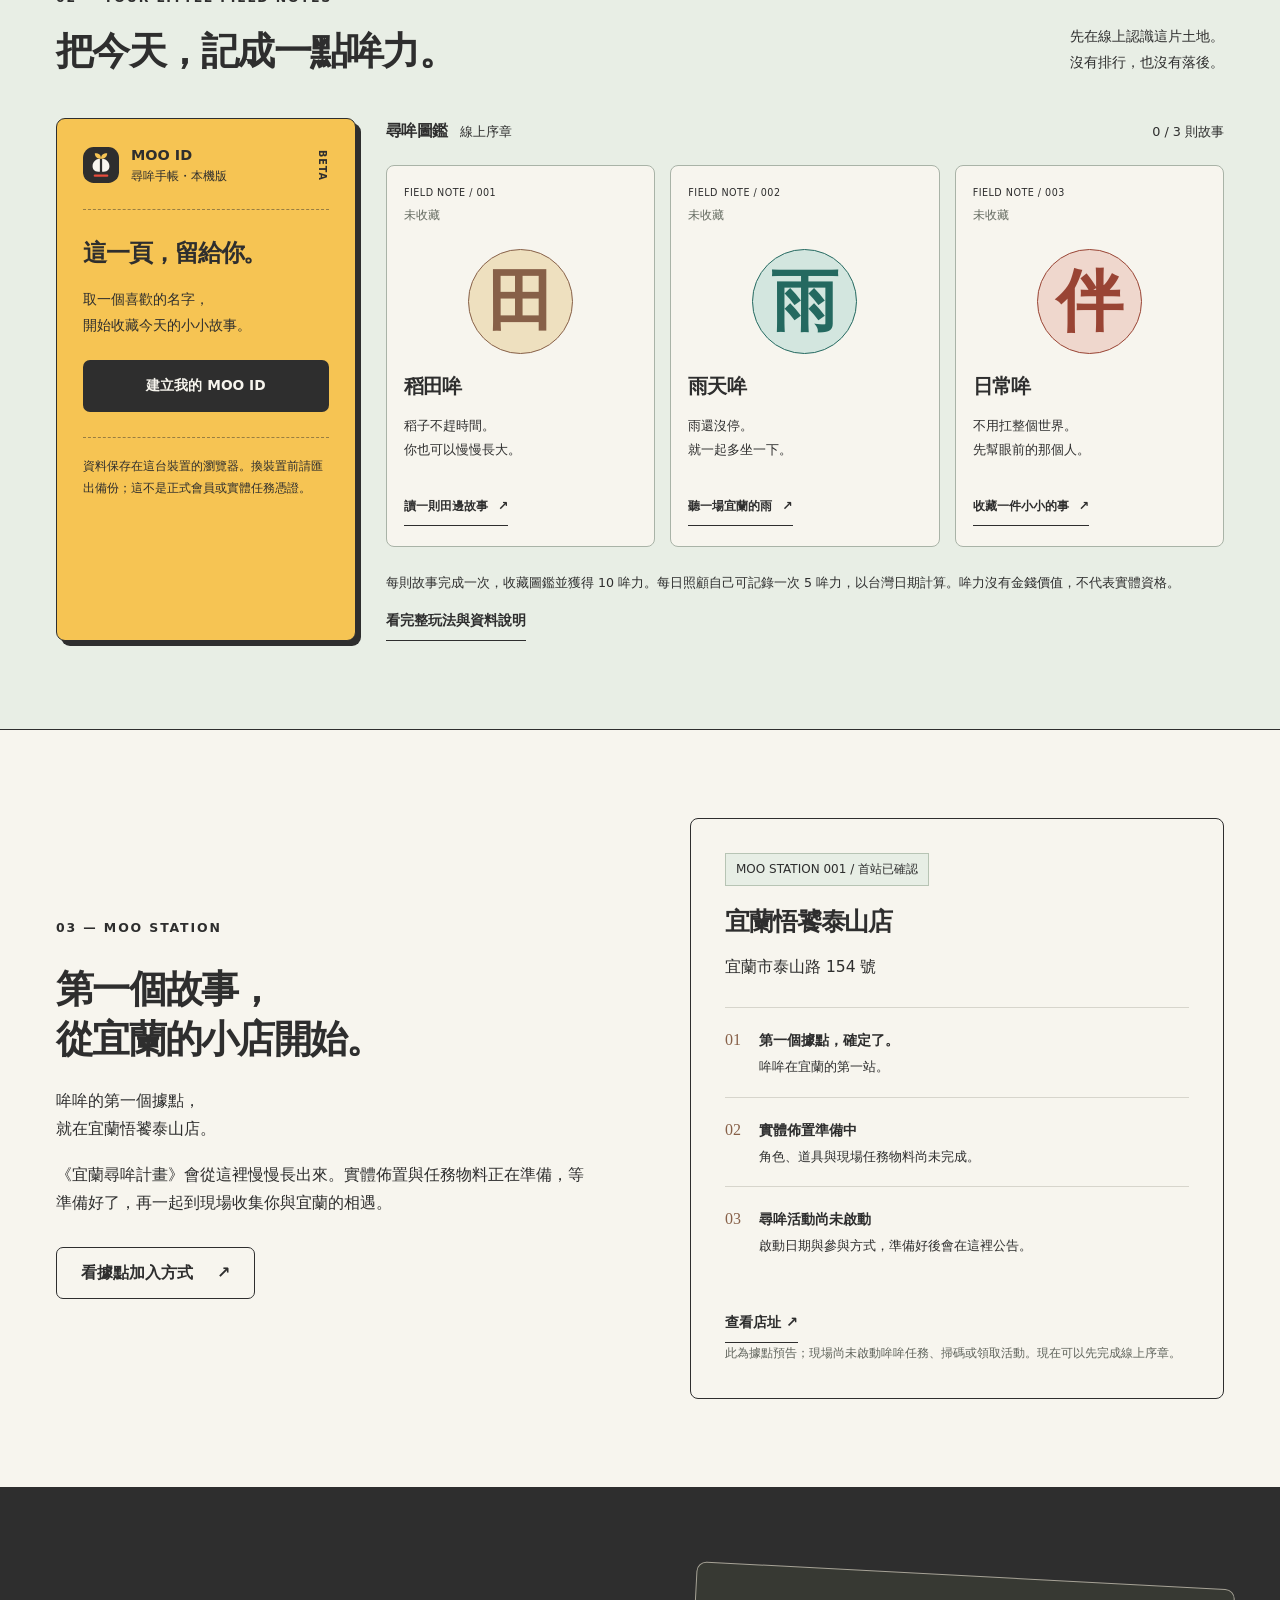
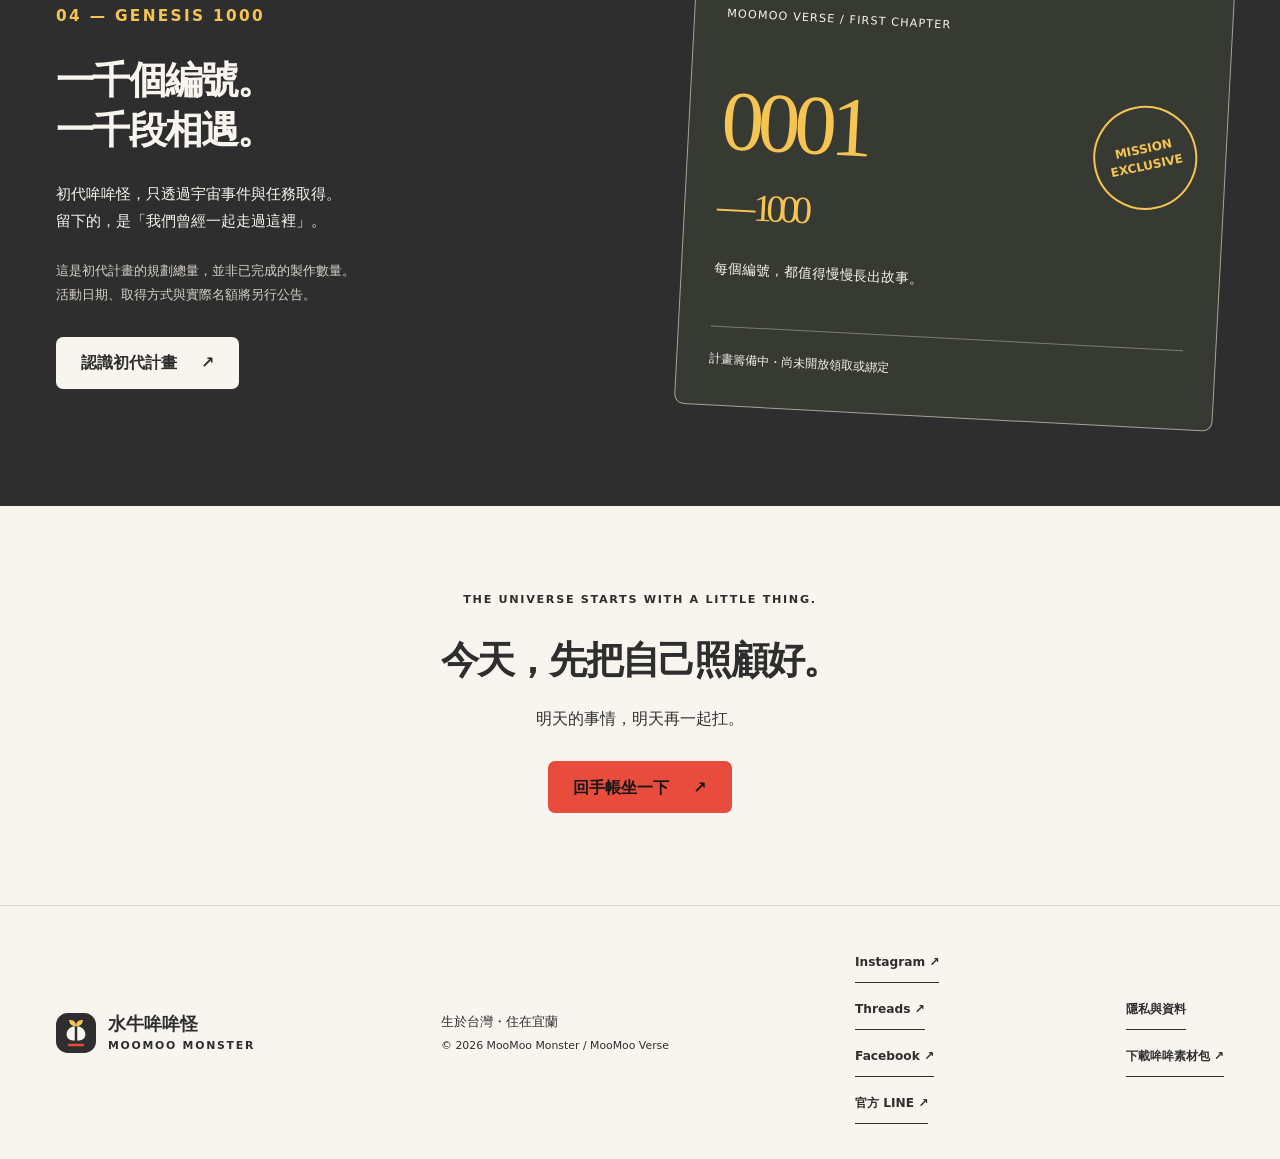
==== commit e59b6106: "Announce first Yilan station with physical activities preparing" ====
--- a/moomoo/index.html
+++ b/moomoo/index.html
@@ -49,7 +49,7 @@
     </div><p class="journal-hint">每則故事完成一次，收藏圖鑑並獲得 10 哞力。每日照顧自己可記錄一次 5 哞力，以台灣日期計算。哞力沒有金錢價值，不代表實體資格。</p><button class="text-link" data-open="rules-dialog">看完整玩法與資料說明</button></div>
   </div>
 </div></section>
-<section id="station" class="section station"><div><p class="eyebrow">03 — MOO STATION</p><h2>下一個故事，<br>可能在轉角的小店。</h2><p>一個願意讓你停下腳步的地方，<br>就有機會成為哞哞的棲息地。</p><p>《宜蘭尋哞計畫》將從取得同意的小店與空間出發。到訪、讀一段故事、掃描現場任務碼，慢慢收集你與宜蘭的相遇。</p><button class="button outline" data-open="station-dialog">看據點加入方式 <span aria-hidden="true">↗</span></button></div><div class="station-board"><span class="label-tag">宜蘭尋哞計畫 / 籌備中</span><h3>實體據點，正在準備。</h3><p>尚未公布可到訪的合作據點。<br>現在可以先完成線上序章。</p><ul><li><span>01</span><div><strong>先取得空間同意</strong><p>確認開放時間、動線與故事。</p></div></li><li><span>02</span><div><strong>每一站，都有自己的日常</strong><p>讓地方的故事成為主角。</p></div></li><li><span>03</span><div><strong>準備好了，再一起出發</strong><p>正式地址與活動條件會在這裡公告。</p></div></li></ul><p class="fine">請勿進入農田、水圳、私人土地或未公告的場域尋找道具。</p></div></section>
+<section id="station" class="section station"><div><p class="eyebrow">03 — MOO STATION</p><h2>第一個故事，<br>從宜蘭的小店開始。</h2><p>哞哞的第一個據點，<br>就在宜蘭悟饕泰山店。</p><p>《宜蘭尋哞計畫》會從這裡慢慢長出來。實體佈置與任務物料正在準備，等準備好了，再一起到現場收集你與宜蘭的相遇。</p><button class="button outline" data-open="station-dialog">看據點加入方式 <span aria-hidden="true">↗</span></button></div><div class="station-board"><span class="label-tag">MOO STATION 001 / 首站已確認</span><h3>宜蘭悟饕泰山店</h3><p>宜蘭市泰山路 154 號</p><ul><li><span>01</span><div><strong>第一個據點，確定了。</strong><p>哞哞在宜蘭的第一站。</p></div></li><li><span>02</span><div><strong>實體佈置準備中</strong><p>角色、道具與現場任務物料尚未完成。</p></div></li><li><span>03</span><div><strong>尋哞活動尚未啟動</strong><p>啟動日期與參與方式，準備好後會在這裡公告。</p></div></li></ul><a class="text-link" href="https://www.google.com/maps/search/?api=1&amp;query=%E5%AE%9C%E8%98%AD%E5%B8%82%E6%B3%B0%E5%B1%B1%E8%B7%AF154%E8%99%9F" target="_blank" rel="noopener noreferrer">查看店址 ↗</a><p class="fine">此為據點預告；現場尚未啟動哞哞任務、掃碼或領取活動。現在可以先完成線上序章。</p></div></section>
 <section id="genesis" class="genesis"><div class="section genesis-inner"><div><p class="eyebrow">04 — GENESIS 1000</p><h2>一千個編號。<br>一千段相遇。</h2><p>初代哞哞怪，只透過宇宙事件與任務取得。<br>留下的，是「我們曾經一起走過這裡」。</p><p class="genesis-note">這是初代計畫的規劃總量，並非已完成的製作數量。<br>活動日期、取得方式與實際名額將另行公告。</p><button class="button cream" data-open="genesis-dialog">認識初代計畫 <span aria-hidden="true">↗</span></button></div><div class="genesis-card"><span>MOOMOO VERSE / FIRST CHAPTER</span><div class="genesis-number">0001<span>— 1000</span></div><p>每個編號，都值得慢慢長出故事。</p><div class="genesis-stamp">MISSION<br>EXCLUSIVE</div><small>計畫籌備中・尚未開放領取或綁定</small></div></div></section>
 <section class="section closing"><p class="eyebrow">THE UNIVERSE STARTS WITH A LITTLE THING.</p><h2>今天，先把自己照顧好。</h2><p>明天的事情，明天再一起扛。</p><a class="button red" href="#journal">回手帳坐一下 <span aria-hidden="true">↗</span></a></section>
 </main>
@@ -58,9 +58,10 @@
 <dialog id="profile-dialog" aria-labelledby="profile-title"><div class="dialog-head"><p class="eyebrow">MY MOO ID</p><button class="icon-button" data-close aria-label="關閉">×</button></div><h2 id="profile-title">一個名字，一本手帳。</h2><form id="profile-form"><label for="nickname">你想讓哞哞怎麼稱呼你？</label><input id="nickname" name="nickname" maxlength="32" required autocomplete="nickname" placeholder="例如：田邊的阿米"><p class="fine">1–16 個字，不需要真實姓名。</p><p class="form-error" id="profile-error" role="alert"></p><button class="button dark full" type="submit" id="profile-submit">建立手帳</button></form><div id="backup-controls"><hr><h3>把故事帶著走</h3><p>備份檔內含暱稱、識別碼與完成紀錄。請留給自己保管。</p><div class="actions"><button class="button outline" id="export-button">匯出備份</button><label class="button outline" for="import-file">匯入備份</label><input class="visually-hidden" id="import-file" type="file" accept=".json,application/json"></div><p id="backup-status" role="status"></p><button class="text-link danger" id="reset-button">清除這台裝置的手帳</button></div><p class="fine">本機體驗版不提供跨裝置自動同步。你可以透過匯出與匯入，在不同裝置延續手帳。</p></dialog>
 <dialog id="story-dialog" aria-labelledby="story-title"><div class="dialog-head"><p class="eyebrow" id="story-kicker"></p><button class="icon-button" data-close aria-label="關閉">×</button></div><h2 id="story-title"></h2><div id="story-body"></div><form id="story-form"><fieldset><legend id="story-question"></legend><div id="story-options"></div></fieldset><p id="story-feedback" role="status"></p><button class="button dark full" id="story-submit" type="submit">收藏這段故事 +10</button></form></dialog>
 <dialog id="confirm-dialog" aria-labelledby="confirm-title"><div class="dialog-head"><p class="eyebrow">確認手帳變更</p><button class="icon-button" data-close aria-label="關閉">×</button></div><h2 id="confirm-title"></h2><p id="confirm-copy"></p><div class="actions"><button class="button outline" data-close>保留原狀</button><button class="button red" id="confirm-action">確定</button></div></dialog>
-<dialog id="rules-dialog" aria-labelledby="rules-title"><div class="dialog-head"><p class="eyebrow">HOW TO MOO</p><button class="icon-button" data-close aria-label="關閉">×</button></div><h2 id="rules-title">慢慢收集，沒有期限。</h2><ol><li>建立本機 MOO ID，取 1–16 字暱稱，不收集電話或電子郵件。</li><li>讀完稻田、雨天、日常三則故事，選出故事中的行動。每則首次完成 +10 哞力，重讀不重複累積。</li><li>照顧自己後記錄一次 +5 哞力。每天以台灣時間午夜更新；沒有連續天數壓力，也不會扣分。</li><li>本機紀錄可備份與匯入。它不是真實身分驗證或實體活動核銷依據。</li><li>實體據點與 Genesis 計畫尚在籌備。正式 QR 驗證、會員及編號綁定未開放，線上哞力不自動換得任何實體物品。</li></ol></dialog>
+<dialog id="rules-dialog" aria-labelledby="rules-title"><div class="dialog-head"><p class="eyebrow">HOW TO MOO</p><button class="icon-button" data-close aria-label="關閉">×</button></div><h2 id="rules-title">慢慢收集，沒有期限。</h2><ol><li>建立本機 MOO ID，取 1–16 字暱稱，不收集電話或電子郵件。</li><li>讀完稻田、雨天、日常三則故事，選出故事中的行動。每則首次完成 +10 哞力，重讀不重複累積。</li><li>照顧自己後記錄一次 +5 哞力。每天以台灣時間午夜更新；沒有連續天數壓力，也不會扣分。</li><li>本機紀錄可備份與匯入。它不是真實身分驗證或實體活動核銷依據。</li><li>首站宜蘭悟饕泰山店已確認，實體任務與 Genesis 計畫尚在籌備。正式 QR 驗證、會員及編號綁定未開放，線上哞力不自動換得任何實體物品。</li></ol></dialog>
 <dialog id="station-dialog" aria-labelledby="station-title"><div class="dialog-head"><p class="eyebrow">A LITTLE PLACE FOR MOO</p><button class="icon-button" data-close aria-label="關閉">×</button></div><h2 id="station-title">讓哞哞，在你這裡坐一下。</h2><p>我們想和願意說地方故事、提供安全停留空間的宜蘭店家與場域，一起準備下一章。</p><ul><li>一段與土地、飲食或日常有關的真實故事。</li><li>經場地方同意，清楚公告的開放時間與安全動線。</li><li>指定聯絡窗口，確認道具固定、雨天方案及維護方式。</li></ul><p>先下載準備清單，再到官方 LINE 留言，讓我們認識你的空間。據點將在雙方完成確認後公告。</p><div class="actions"><a class="button dark" href="https://lin.ee/QrSeJWe" target="_blank" rel="noopener noreferrer">到官方 LINE 聊聊 ↗</a><a class="text-link" href="downloads/station-brief.txt" download>下載準備清單</a></div></dialog>
 <dialog id="genesis-dialog" aria-labelledby="genesis-title"><div class="dialog-head"><p class="eyebrow">MISSION EXCLUSIVE</p><button class="icon-button" data-close aria-label="關閉">×</button></div><h2 id="genesis-title">初代，是故事的起點。</h2><p>Genesis 1000 的規劃編號為 0001–1000。每個實體編號只對應一份發行紀錄，由正式活動提供取得方式。</p><p>製作、活動與據點完成確認後，才會公布實際開放名額。現在不接受領取、預留或編號綁定，也不顯示未核實的已甦醒數量。</p><p>未來完成任務、通過現場核驗，再由官方完成發行與綁定。哞力不是兌換承諾，編號不代表投資價值。</p></dialog>
 <dialog id="privacy-dialog" aria-labelledby="privacy-title"><div class="dialog-head"><p class="eyebrow">YOUR NOTES, YOUR DEVICE</p><button class="icon-button" data-close aria-label="關閉">×</button></div><h2 id="privacy-title">你的故事，留在你手上。</h2><p>此版本把暱稱、隨機 MOO ID、每日紀錄與圖鑑紀錄保存在瀏覽器本機儲存空間。本網站不把這些內容傳送到會員伺服器，也未加入廣告追蹤或分析工具。</p><p>網站託管服務可能保留基本存取紀錄。清除網站資料或使用私密瀏覽可能使手帳消失。請在「我的 MOO ID」匯出備份，並避免公開分享含有識別碼的檔案。</p><p>你可以自行匯入、修改暱稱、匯出或清除資料。這個版本不收集付款資訊、電話、地址或即時定位。更新日期：2026-09-19。</p></dialog>
 <noscript><div class="noscript">品牌介紹可以直接閱讀；線上故事與尋哞手帳需要開啟 JavaScript 才能使用。</div></noscript>
 </body></html>
+
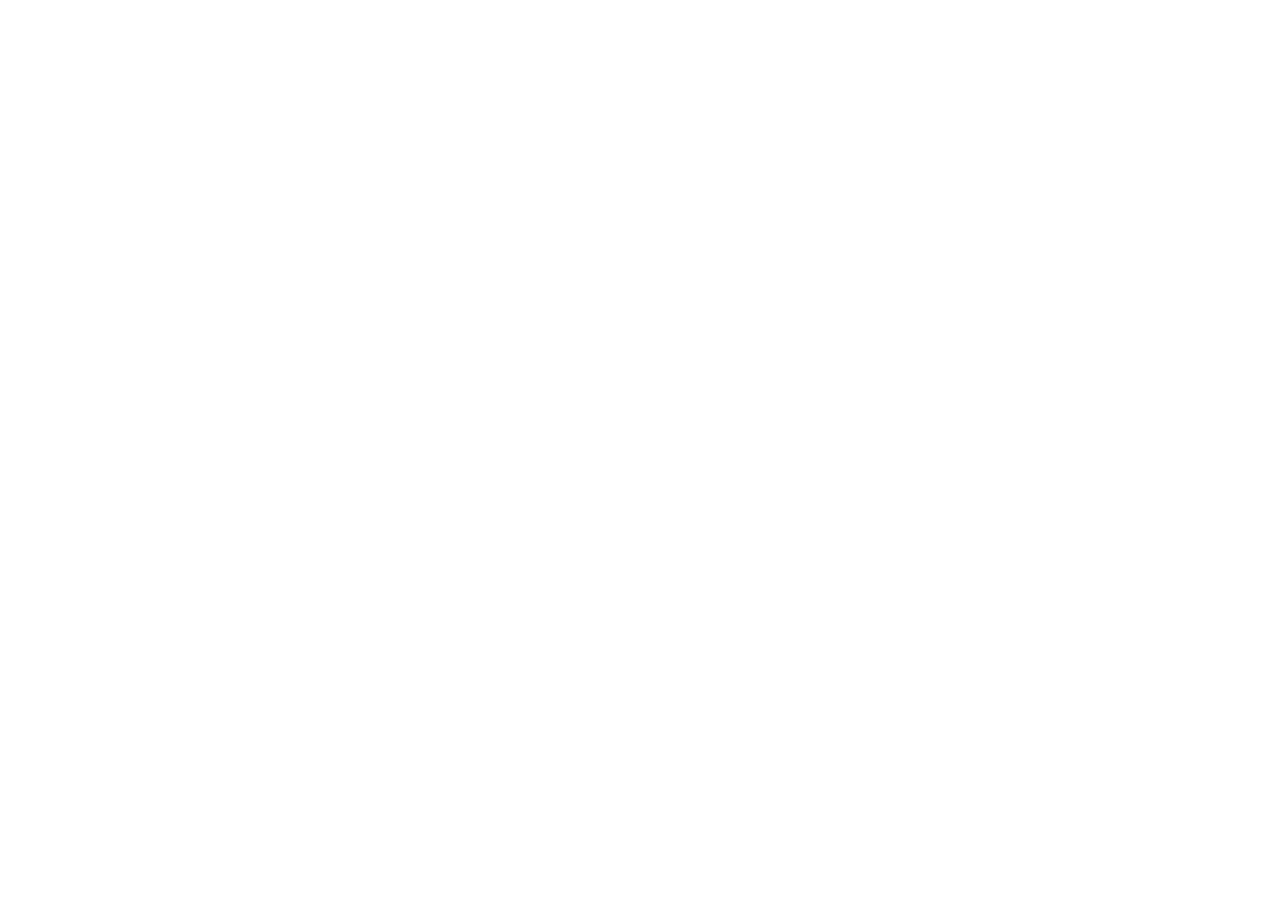
==== commit d0c6c97b: "Route MooMoo visitors to formal membership site and refresh brand assets" ====
--- a/moomoo/index.html
+++ b/moomoo/index.html
@@ -1,67 +1 @@
-<!doctype html>
-<html lang="zh-Hant">
-<head>
-  <meta charset="utf-8">
-  <meta name="viewport" content="width=device-width,initial-scale=1">
-  <meta name="theme-color" content="#F7F5EE">
-  <meta name="description" content="住在宜蘭的水牛哞哞怪。很能扛、很會吃、偶爾拯救世界。建立你的尋哞手帳，一起把日子慢慢種回來。慢慢來，哞問題。">
-  <meta property="og:title" content="水牛哞哞怪｜慢慢來，哞問題。">
-  <meta property="og:description" content="從宜蘭的田、雨與泥巴裡，長出一個陪你好好生活的宇宙。">
-  <meta property="og:type" content="website">
-  <meta property="og:locale" content="zh_TW">
-  <meta property="og:image" content="https://larryveryhandsome.github.io/GPT/moomoo/assets/social-cover.png">
-  <meta property="og:image:alt" content="宜蘭水牛哞哞怪，慢慢來，哞問題。">
-  <meta property="og:image:width" content="1640">
-  <meta property="og:image:height" content="624">
-  <link rel="canonical" href="https://larryveryhandsome.github.io/GPT/moomoo/">
-  <meta property="og:url" content="https://larryveryhandsome.github.io/GPT/moomoo/">
-  <title>水牛哞哞怪 MooMoo Monster｜慢慢來，哞問題。</title>
-  <link rel="icon" href="assets/moo-mark.svg" type="image/svg+xml">
-  <link rel="manifest" href="manifest.webmanifest">
-  <link rel="stylesheet" href="style.css">
-  <script type="module" src="app.js"></script>
-</head>
-<body>
-<a class="skip" href="#main">跳到主要內容</a>
-<header class="header">
-  <a class="brand" href="#home" aria-label="水牛哞哞怪首頁"><img src="assets/moo-mark.svg" width="42" height="42" alt=""><span>水牛哞哞怪<small>MOOMOO MONSTER</small></span></a>
-  <nav aria-label="主要導覽"><a href="#about">認識哞哞</a><a href="#journal">尋哞手帳</a><a href="#station">哞哞據點</a><a href="#genesis">初代計畫</a></nav>
-  <button class="button small dark" data-profile>我的 MOO ID <span aria-hidden="true">↗</span></button>
-</header>
-<main id="main">
-<section class="hero section" id="home">
-  <div class="hero-copy"><p class="eyebrow"><span class="line"></span> FROM YILAN, WITH MOO.</p><h1>慢慢來，<br><span>哞問題。</span></h1><p class="hero-intro">有田、有雨、有一隻很能扛的水牛怪。<br>歡迎來宜蘭，和哞哞一起<br class="mobile-only">把日子慢慢種回來。</p><div class="actions"><a class="button red" href="#journal">開始我的尋哞日常 <span aria-hidden="true">↗</span></a><a class="text-link" href="#about">先認識牠</a></div><p class="hero-foot">不用趕進度。今天來坐一下，也很好。</p></div>
-  <figure class="hero-art"><img src="assets/yilan-hero.webp" width="1536" height="1024" fetchpriority="high" alt="戴著紅領巾與金鼻環的水牛哞哞怪，坐在宜蘭稻田水圳旁吃飯，遠方是青山與低雲。"><figcaption><span>宜蘭・哞哞沼澤</span><span>一個藏在日常裡的宇宙</span></figcaption><div class="art-note">先吃飽，<br>再煩惱。</div></figure>
-</section>
-<div class="brand-ribbon" aria-hidden="true"><span>TAKE IT SLOW.</span><span>好好吃飯</span><span>MOOMOO VERSE</span><span>踏實往前</span><span>TAKE IT SLOW.</span><span>慢慢長大</span></div>
-<section id="about" class="section about">
-  <div class="character-frame"><p class="eyebrow">MEET YOUR NEW OLD FRIEND</p><img src="assets/moomoo-master.png" width="1024" height="1024" loading="lazy" alt="水牛哞哞怪標準立繪：厚實灰黑身體、月牙水牛角、金鼻環、紅領巾與頭頂嫩芽。"><span class="character-caption">MOO / 土地的守護者</span></div>
-  <div><p class="eyebrow">01 — 一隻水牛，一點哞力</p><h2>看起來很能打。<br>其實很怕你沒吃飯。</h2><p>我是水牛哞哞怪。住在宜蘭山、田、水圳與濕地之間的「哞哞沼澤」。走路不快，吃飯很認真，看到有人需要幫忙，就會忍不住說：</p><p class="quote">「這個我來扛。」</p><p>哞力，是把眼前的小事好好做完的力量。吃飽、休息、照顧土地、互相幫忙，都會讓它慢慢長回來。</p><p>至於一直催你快一點、說你不夠好的那團霧，我們叫它「虛耗」。累的時候，先來這裡坐一下。今天不用跟誰比較。</p><div class="traits"><span>很能扛</span><span>很會吃</span><span>偶爾拯救世界</span></div></div>
-</section>
-<section class="journal-section" id="journal"><div class="section">
-  <div class="section-heading"><div><p class="eyebrow">02 — YOUR LITTLE FIELD NOTES</p><h2>把今天，記成一點哞力。</h2></div><p>先在線上認識這片土地。<br>沒有排行，也沒有落後。</p></div>
-  <div class="journal-grid">
-    <aside class="passport"><div class="passport-top"><img src="assets/moo-mark.svg" width="36" height="36" alt=""><span>MOO ID<br><small>尋哞手帳・本機版</small></span><span class="beta">BETA</span></div><div id="profile-empty"><h3>這一頁，留給你。</h3><p>取一個喜歡的名字，<br>開始收藏今天的小小故事。</p><button class="button dark full" data-profile>建立我的 MOO ID</button></div><div id="profile-active" hidden><p class="passport-label">這本手帳的主人</p><h3 id="resident-name"></h3><code id="resident-id"></code><div class="power"><strong id="power-value">0</strong><span>哞力<br><small>MOO POWER</small></span></div><p id="collection-summary" class="passport-label"></p><button class="button dark full" id="daily-button">今天有好好照顧自己 +5</button><p id="daily-status" class="daily-status"></p><button class="text-link" data-profile>管理與備份手帳</button></div><p class="local-note">資料保存在這台裝置的瀏覽器。換裝置前請匯出備份；這不是正式會員或實體任務憑證。</p><p class="storage-warning" id="storage-warning" role="status" hidden></p></aside>
-    <div class="story-area"><div class="story-heading"><h3>尋哞圖鑑 <span>線上序章</span></h3><p><span id="story-count">0</span> / 3 則故事</p></div><div class="story-grid">
-      <article class="story-card" data-story-card="rice"><div class="story-number">FIELD NOTE / 001 <span class="story-state">未收藏</span></div><div class="story-symbol rice" aria-hidden="true">田</div><h3>稻田哞</h3><p>稻子不趕時間。<br>你也可以慢慢長大。</p><button class="text-link" data-story="rice">讀一則田邊故事 <span aria-hidden="true">↗</span></button></article>
-      <article class="story-card" data-story-card="rain"><div class="story-number">FIELD NOTE / 002 <span class="story-state">未收藏</span></div><div class="story-symbol rain" aria-hidden="true">雨</div><h3>雨天哞</h3><p>雨還沒停。<br>就一起多坐一下。</p><button class="text-link" data-story="rain">聽一場宜蘭的雨 <span aria-hidden="true">↗</span></button></article>
-      <article class="story-card" data-story-card="help"><div class="story-number">FIELD NOTE / 003 <span class="story-state">未收藏</span></div><div class="story-symbol help" aria-hidden="true">伴</div><h3>日常哞</h3><p>不用扛整個世界。<br>先幫眼前的那個人。</p><button class="text-link" data-story="help">收藏一件小小的事 <span aria-hidden="true">↗</span></button></article>
-    </div><p class="journal-hint">每則故事完成一次，收藏圖鑑並獲得 10 哞力。每日照顧自己可記錄一次 5 哞力，以台灣日期計算。哞力沒有金錢價值，不代表實體資格。</p><button class="text-link" data-open="rules-dialog">看完整玩法與資料說明</button></div>
-  </div>
-</div></section>
-<section id="station" class="section station"><div><p class="eyebrow">03 — MOO STATION</p><h2>第一個故事，<br>從宜蘭的小店開始。</h2><p>哞哞的第一個據點，<br>就在宜蘭悟饕泰山店。</p><p>《宜蘭尋哞計畫》會從這裡慢慢長出來。實體佈置與任務物料正在準備，等準備好了，再一起到現場收集你與宜蘭的相遇。</p><button class="button outline" data-open="station-dialog">看據點加入方式 <span aria-hidden="true">↗</span></button></div><div class="station-board"><span class="label-tag">MOO STATION 001 / 首站已確認</span><h3>宜蘭悟饕泰山店</h3><p>宜蘭市泰山路 154 號</p><ul><li><span>01</span><div><strong>第一個據點，確定了。</strong><p>哞哞在宜蘭的第一站。</p></div></li><li><span>02</span><div><strong>實體佈置準備中</strong><p>角色、道具與現場任務物料尚未完成。</p></div></li><li><span>03</span><div><strong>尋哞活動尚未啟動</strong><p>啟動日期與參與方式，準備好後會在這裡公告。</p></div></li></ul><a class="text-link" href="https://www.google.com/maps/search/?api=1&amp;query=%E5%AE%9C%E8%98%AD%E5%B8%82%E6%B3%B0%E5%B1%B1%E8%B7%AF154%E8%99%9F" target="_blank" rel="noopener noreferrer">查看店址 ↗</a><p class="fine">此為據點預告；現場尚未啟動哞哞任務、掃碼或領取活動。現在可以先完成線上序章。</p></div></section>
-<section id="genesis" class="genesis"><div class="section genesis-inner"><div><p class="eyebrow">04 — GENESIS 1000</p><h2>一千個編號。<br>一千段相遇。</h2><p>初代哞哞怪，只透過宇宙事件與任務取得。<br>留下的，是「我們曾經一起走過這裡」。</p><p class="genesis-note">這是初代計畫的規劃總量，並非已完成的製作數量。<br>活動日期、取得方式與實際名額將另行公告。</p><button class="button cream" data-open="genesis-dialog">認識初代計畫 <span aria-hidden="true">↗</span></button></div><div class="genesis-card"><span>MOOMOO VERSE / FIRST CHAPTER</span><div class="genesis-number">0001<span>— 1000</span></div><p>每個編號，都值得慢慢長出故事。</p><div class="genesis-stamp">MISSION<br>EXCLUSIVE</div><small>計畫籌備中・尚未開放領取或綁定</small></div></div></section>
-<section class="section closing"><p class="eyebrow">THE UNIVERSE STARTS WITH A LITTLE THING.</p><h2>今天，先把自己照顧好。</h2><p>明天的事情，明天再一起扛。</p><a class="button red" href="#journal">回手帳坐一下 <span aria-hidden="true">↗</span></a></section>
-</main>
-<footer class="footer"><a class="brand" href="#home"><img src="assets/moo-mark.svg" width="40" height="40" alt=""><span>水牛哞哞怪<small>MOOMOO MONSTER</small></span></a><p>生於台灣・住在宜蘭<br><small>© 2026 MooMoo Monster / MooMoo Verse</small></p><div><a class="text-link" href="https://www.instagram.com/moomoothebuffalo/" target="_blank" rel="noopener noreferrer">Instagram ↗</a><a class="text-link" href="https://www.threads.com/@moomoothebuffalo" target="_blank" rel="noopener noreferrer">Threads ↗</a><a class="text-link" href="https://www.facebook.com/profile.php?id=61594688152832" target="_blank" rel="noopener noreferrer">Facebook ↗</a><a class="text-link" href="https://lin.ee/QrSeJWe" target="_blank" rel="noopener noreferrer">官方 LINE ↗</a></div><div><button class="text-link" data-open="privacy-dialog">隱私與資料</button><a class="text-link" href="downloads/moomoo-starter-kit.zip" download>下載哞哞素材包 ↗</a></div></footer>
-<div class="toast" id="toast" role="status" aria-live="polite" hidden></div>
-<dialog id="profile-dialog" aria-labelledby="profile-title"><div class="dialog-head"><p class="eyebrow">MY MOO ID</p><button class="icon-button" data-close aria-label="關閉">×</button></div><h2 id="profile-title">一個名字，一本手帳。</h2><form id="profile-form"><label for="nickname">你想讓哞哞怎麼稱呼你？</label><input id="nickname" name="nickname" maxlength="32" required autocomplete="nickname" placeholder="例如：田邊的阿米"><p class="fine">1–16 個字，不需要真實姓名。</p><p class="form-error" id="profile-error" role="alert"></p><button class="button dark full" type="submit" id="profile-submit">建立手帳</button></form><div id="backup-controls"><hr><h3>把故事帶著走</h3><p>備份檔內含暱稱、識別碼與完成紀錄。請留給自己保管。</p><div class="actions"><button class="button outline" id="export-button">匯出備份</button><label class="button outline" for="import-file">匯入備份</label><input class="visually-hidden" id="import-file" type="file" accept=".json,application/json"></div><p id="backup-status" role="status"></p><button class="text-link danger" id="reset-button">清除這台裝置的手帳</button></div><p class="fine">本機體驗版不提供跨裝置自動同步。你可以透過匯出與匯入，在不同裝置延續手帳。</p></dialog>
-<dialog id="story-dialog" aria-labelledby="story-title"><div class="dialog-head"><p class="eyebrow" id="story-kicker"></p><button class="icon-button" data-close aria-label="關閉">×</button></div><h2 id="story-title"></h2><div id="story-body"></div><form id="story-form"><fieldset><legend id="story-question"></legend><div id="story-options"></div></fieldset><p id="story-feedback" role="status"></p><button class="button dark full" id="story-submit" type="submit">收藏這段故事 +10</button></form></dialog>
-<dialog id="confirm-dialog" aria-labelledby="confirm-title"><div class="dialog-head"><p class="eyebrow">確認手帳變更</p><button class="icon-button" data-close aria-label="關閉">×</button></div><h2 id="confirm-title"></h2><p id="confirm-copy"></p><div class="actions"><button class="button outline" data-close>保留原狀</button><button class="button red" id="confirm-action">確定</button></div></dialog>
-<dialog id="rules-dialog" aria-labelledby="rules-title"><div class="dialog-head"><p class="eyebrow">HOW TO MOO</p><button class="icon-button" data-close aria-label="關閉">×</button></div><h2 id="rules-title">慢慢收集，沒有期限。</h2><ol><li>建立本機 MOO ID，取 1–16 字暱稱，不收集電話或電子郵件。</li><li>讀完稻田、雨天、日常三則故事，選出故事中的行動。每則首次完成 +10 哞力，重讀不重複累積。</li><li>照顧自己後記錄一次 +5 哞力。每天以台灣時間午夜更新；沒有連續天數壓力，也不會扣分。</li><li>本機紀錄可備份與匯入。它不是真實身分驗證或實體活動核銷依據。</li><li>首站宜蘭悟饕泰山店已確認，實體任務與 Genesis 計畫尚在籌備。正式 QR 驗證、會員及編號綁定未開放，線上哞力不自動換得任何實體物品。</li></ol></dialog>
-<dialog id="station-dialog" aria-labelledby="station-title"><div class="dialog-head"><p class="eyebrow">A LITTLE PLACE FOR MOO</p><button class="icon-button" data-close aria-label="關閉">×</button></div><h2 id="station-title">讓哞哞，在你這裡坐一下。</h2><p>我們想和願意說地方故事、提供安全停留空間的宜蘭店家與場域，一起準備下一章。</p><ul><li>一段與土地、飲食或日常有關的真實故事。</li><li>經場地方同意，清楚公告的開放時間與安全動線。</li><li>指定聯絡窗口，確認道具固定、雨天方案及維護方式。</li></ul><p>先下載準備清單，再到官方 LINE 留言，讓我們認識你的空間。據點將在雙方完成確認後公告。</p><div class="actions"><a class="button dark" href="https://lin.ee/QrSeJWe" target="_blank" rel="noopener noreferrer">到官方 LINE 聊聊 ↗</a><a class="text-link" href="downloads/station-brief.txt" download>下載準備清單</a></div></dialog>
-<dialog id="genesis-dialog" aria-labelledby="genesis-title"><div class="dialog-head"><p class="eyebrow">MISSION EXCLUSIVE</p><button class="icon-button" data-close aria-label="關閉">×</button></div><h2 id="genesis-title">初代，是故事的起點。</h2><p>Genesis 1000 的規劃編號為 0001–1000。每個實體編號只對應一份發行紀錄，由正式活動提供取得方式。</p><p>製作、活動與據點完成確認後，才會公布實際開放名額。現在不接受領取、預留或編號綁定，也不顯示未核實的已甦醒數量。</p><p>未來完成任務、通過現場核驗，再由官方完成發行與綁定。哞力不是兌換承諾，編號不代表投資價值。</p></dialog>
-<dialog id="privacy-dialog" aria-labelledby="privacy-title"><div class="dialog-head"><p class="eyebrow">YOUR NOTES, YOUR DEVICE</p><button class="icon-button" data-close aria-label="關閉">×</button></div><h2 id="privacy-title">你的故事，留在你手上。</h2><p>此版本把暱稱、隨機 MOO ID、每日紀錄與圖鑑紀錄保存在瀏覽器本機儲存空間。本網站不把這些內容傳送到會員伺服器，也未加入廣告追蹤或分析工具。</p><p>網站託管服務可能保留基本存取紀錄。清除網站資料或使用私密瀏覽可能使手帳消失。請在「我的 MOO ID」匯出備份，並避免公開分享含有識別碼的檔案。</p><p>你可以自行匯入、修改暱稱、匯出或清除資料。這個版本不收集付款資訊、電話、地址或即時定位。更新日期：2026-09-19。</p></dialog>
-<noscript><div class="noscript">品牌介紹可以直接閱讀；線上故事與尋哞手帳需要開啟 JavaScript 才能使用。</div></noscript>
-</body></html>
-
+<!doctype html><html lang="zh-Hant"><head><meta charset="utf-8"><meta name="viewport" content="width=device-width,initial-scale=1"><meta http-equiv="refresh" content="1;url=https://moo.zengzhisui.com/"><link rel="canonical" href="https://moo.zengzhisui.com/"><title>水牛哞哞怪｜慢慢來，哞問題。</title><meta name="description" content="來宜蘭，讓哞哞陪你慢慢走。"><meta property="og:title" content="水牛哞哞怪｜慢慢來，哞問題。"><meta property="og:image" content="https://moo.zengzhisui.com/assets/social-cover.png"><style>body{margin:0;background:#f7f5ee;color:#2e2e2e;font-family:system-ui,sans-serif;min-height:100vh;display:grid;place-items:center}main{padding:30px;max-width:540px}img{width:min(310px,90%)}h1{font-size:2.4rem;margin:50px 0 20px}a{display:inline-block;background:#2e2e2e;color:#f7f5ee;padding:15px 24px;border-radius:6px;text-decoration:none}</style><script src="app.js" defer></script></head><body><main><img src="assets/logo-horizontal.svg" alt="水牛哞哞怪"><h1>慢慢來，哞問題。</h1><p>田邊的風、小店的飯，還有那些值得多待一下的日常。</p><a href="https://moo.zengzhisui.com/">進入哞哞的世界 ↗</a></main></body></html>
